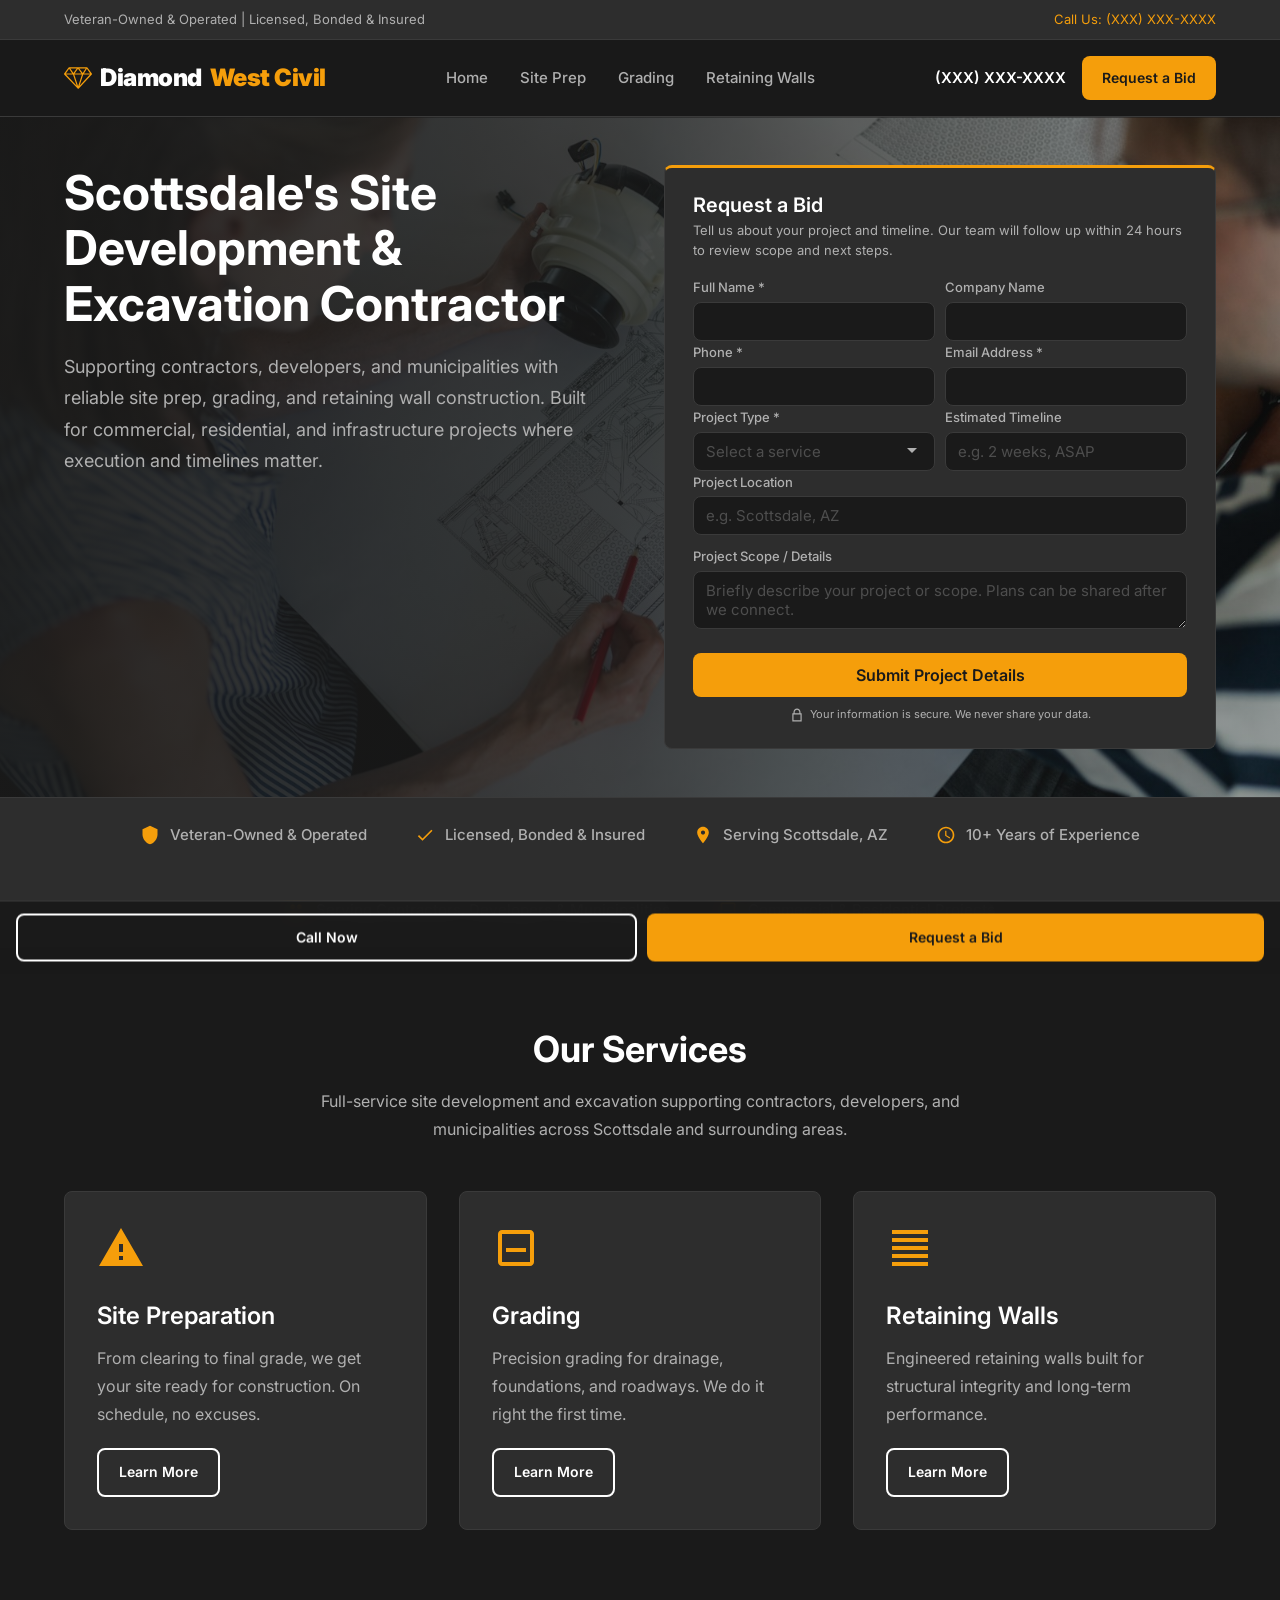
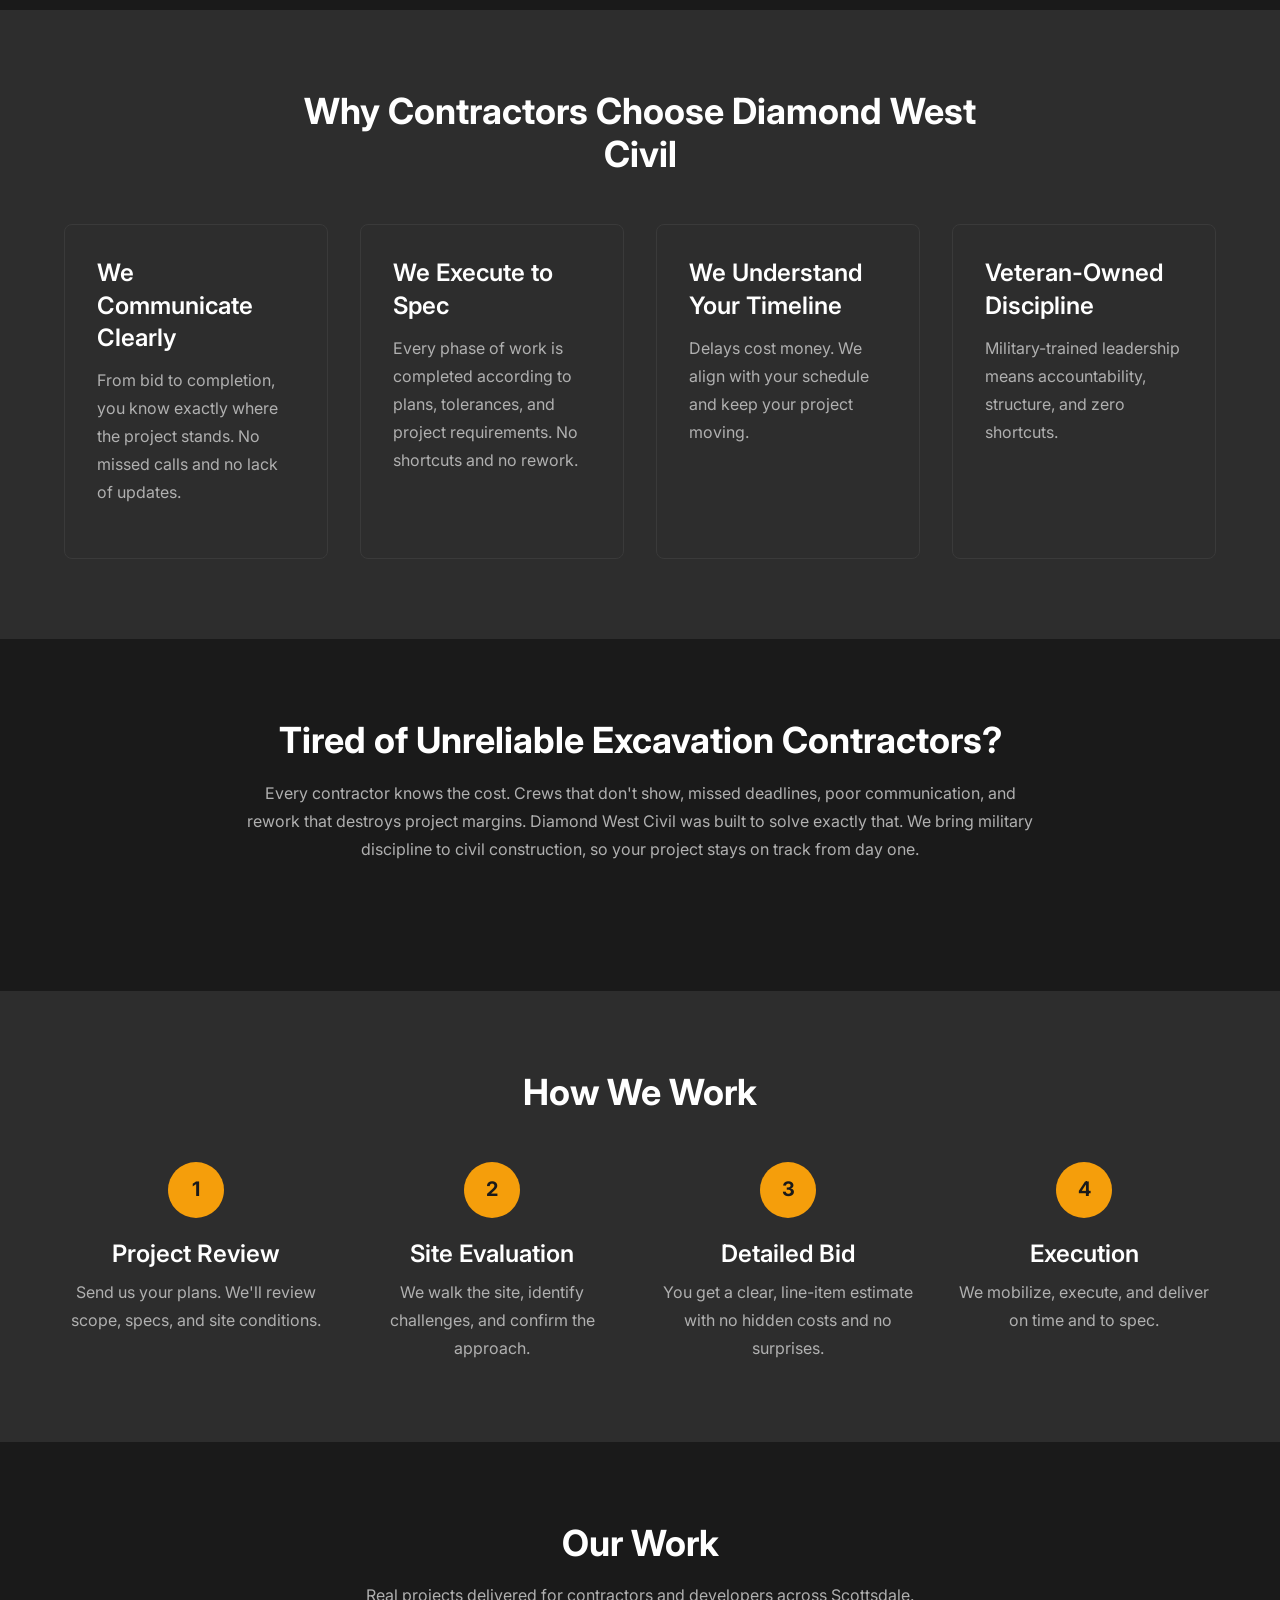
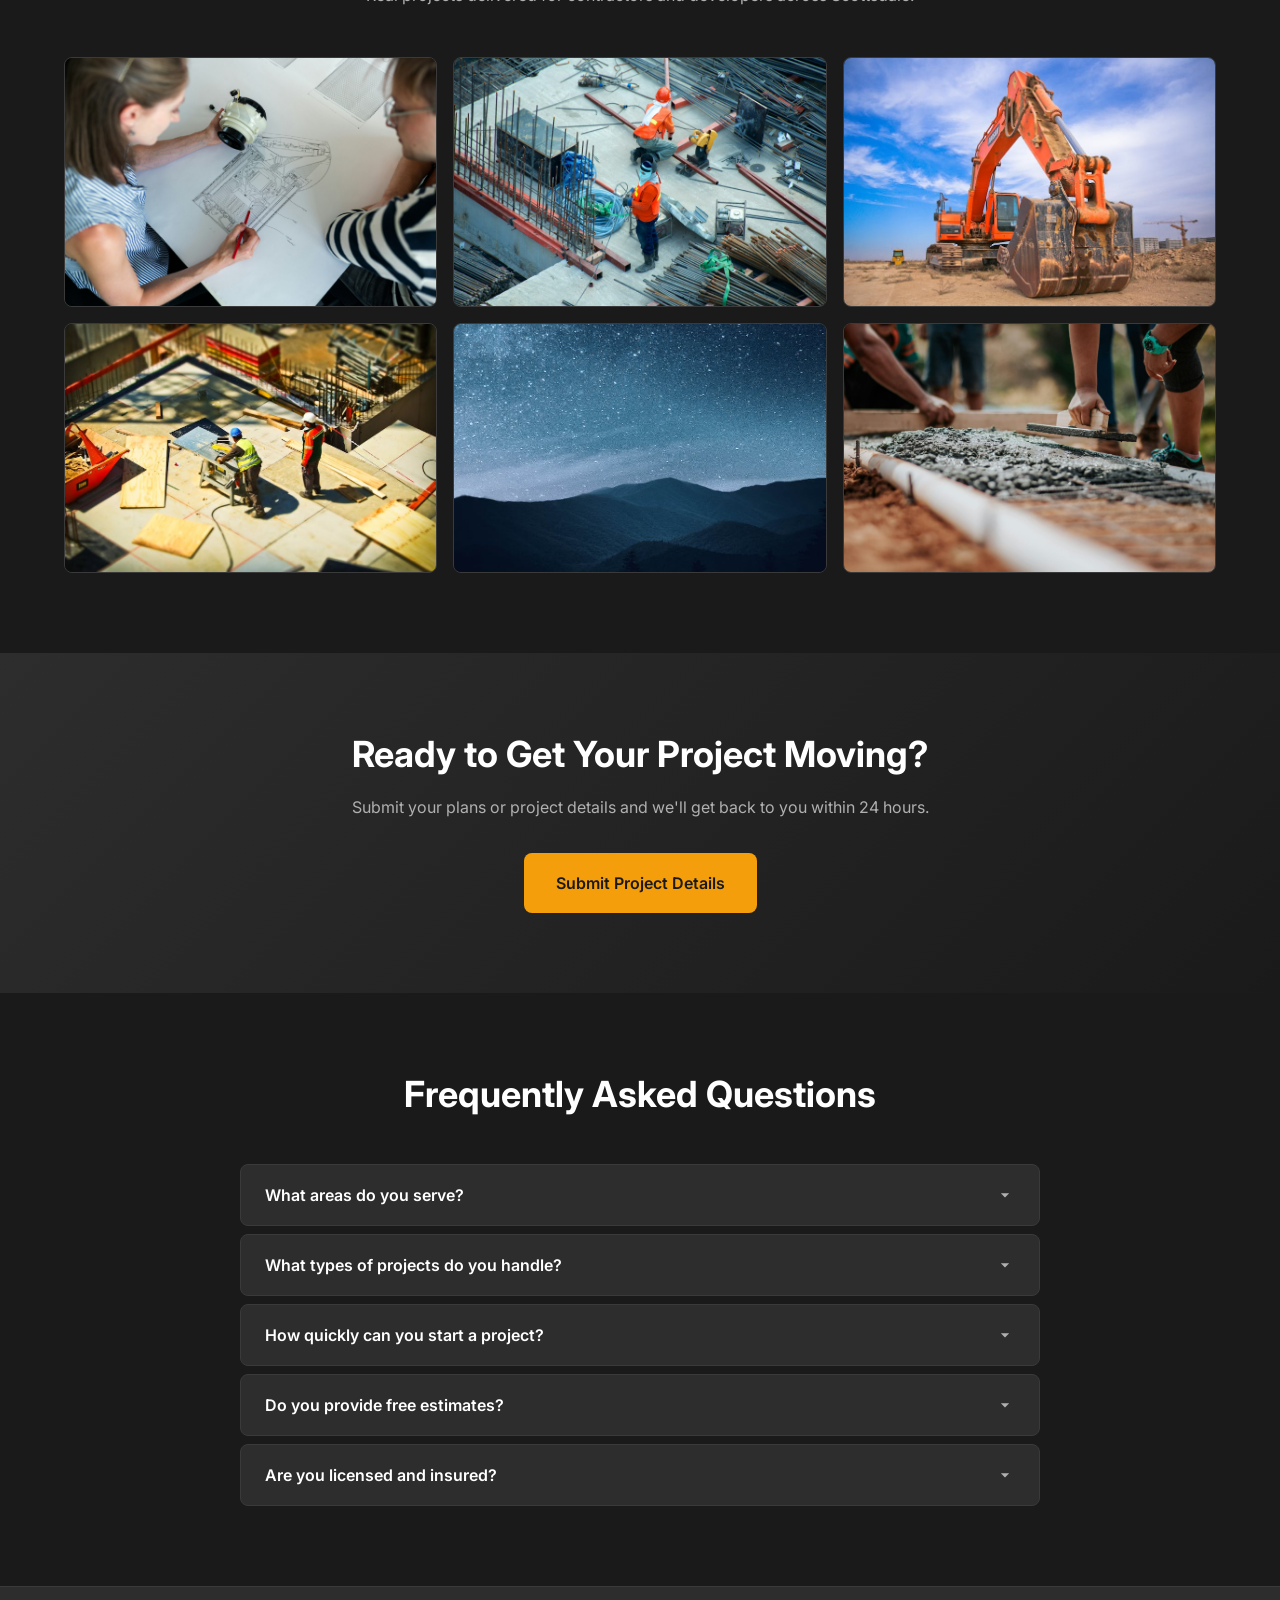
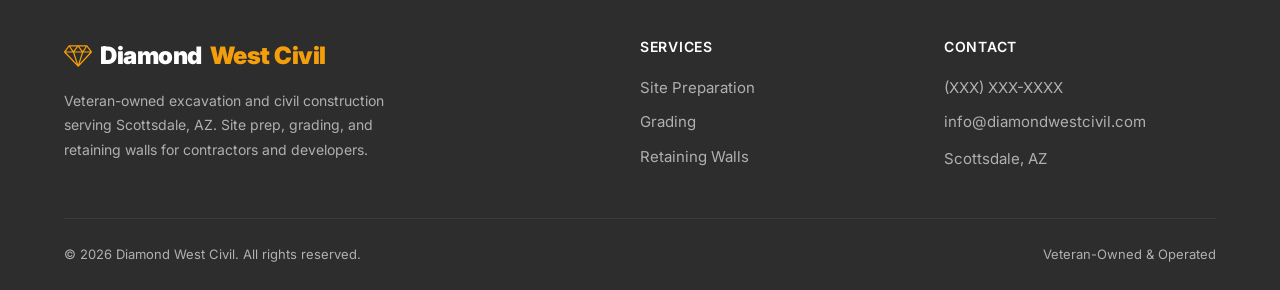
==== index.html @ c9cc6508 "Update copy, forms, mobile UX, and performance - B2B copy refinements (estimate → bid, add municipal" ====
<!DOCTYPE html>
<html lang="en">
<head>
  <meta charset="UTF-8">
  <meta name="viewport" content="width=device-width, initial-scale=1.0">
  <title>Diamond West Civil | Excavation & Site Development | Scottsdale, AZ</title>
  <meta name="description" content="Veteran-owned excavation contractor in Scottsdale, AZ. Site prep, grading, and retaining walls for contractors and developers. Request a free estimate.">

  <!-- Open Graph -->
  <meta property="og:title" content="Diamond West Civil | Excavation & Site Development | Scottsdale, AZ">
  <meta property="og:description" content="Veteran-owned excavation contractor in Scottsdale. Site prep, grading, and retaining walls. Request a free estimate.">
  <meta property="og:type" content="website">
  <meta property="og:locale" content="en_US">

  <!-- Canonical -->
  <link rel="canonical" href="https://www.diamondwestcivil.com/">

  <!-- Preload critical assets -->
  <link rel="preload" href="css/styles.css" as="style">
  <link rel="preload" href="assets/images/hero-excavation.jpg" as="image" fetchpriority="high">
  <link rel="preload" href="https://fonts.googleapis.com/css2?family=Inter:wght@400;500;600;700&display=swap" as="style">

  <!-- Styles -->
  <link rel="stylesheet" href="css/styles.css">
  <link rel="stylesheet" href="https://fonts.googleapis.com/css2?family=Inter:wght@400;500;600;700&display=swap">

  <!-- Schema Markup -->
  <script type="application/ld+json">
  {
    "@context": "https://schema.org",
    "@type": "LocalBusiness",
    "name": "Diamond West Civil",
    "description": "Veteran-owned excavation contractor serving Scottsdale, AZ. Specializing in site preparation, grading, and retaining walls.",
    "url": "https://www.diamondwestcivil.com",
    "areaServed": {
      "@type": "City",
      "name": "Scottsdale",
      "addressRegion": "AZ"
    },
    "serviceType": ["Excavation", "Site Preparation", "Grading", "Retaining Walls"],
    "priceRange": "$$$"
  }
  </script>

  <!-- Google Tag Manager (placeholder) -->
  <!-- <script>(function(w,d,s,l,i){...})(window,document,'script','dataLayer','GTM-XXXXXX');</script> -->
</head>
<body>

  <!-- Top Bar -->
  <div class="topbar">
    <div class="container flex flex--between">
      <span>Veteran-Owned & Operated | Licensed, Bonded & Insured</span>
      <a href="tel:+1XXXXXXXXXX">Call Us: (XXX) XXX-XXXX</a>
    </div>
  </div>

  <!-- Header -->
  <header class="header">
    <div class="container">
      <a href="/" class="logo">
        <svg xmlns="http://www.w3.org/2000/svg" viewBox="0 0 122.88 95.01"><path d="M.67,28.18,20.32,1.12A2.7,2.7,0,0,1,22.51,0h77.8a2.74,2.74,0,0,1,2.34,1.33l19.5,26.79a2.69,2.69,0,0,1,.73,1.84,2.74,2.74,0,0,1-.73,1.86h0L64.05,94.15a2.71,2.71,0,0,1-3.83.14l-.16-.17L.75,31.84a2.87,2.87,0,0,1-.31-.4l0,0h0a2.71,2.71,0,0,1,.26-3.22Zm44.38,4.49L62,83.55,78.63,32.67Zm39.27,0L68.37,81.59,114,32.67ZM55.74,81.74,39.36,32.67H9L55.74,81.74ZM27.66,5.42,41.38,25.31,56.05,5.42Zm39.24,0L82.19,25.31,95.3,5.42Zm33.52,2-13,19.8h27.47L100.42,7.45ZM76.87,27.25,61.46,7.2,46.66,27.25Zm-40.72,0L22.46,7.39,8,27.25Z"/></svg>
        Diamond <span class="text-accent">West Civil</span>
      </a>
      <nav class="nav" role="navigation" aria-label="Main navigation">
        <a href="/">Home</a>
        <a href="/site-prep.html">Site Prep</a>
        <a href="/grading.html">Grading</a>
        <a href="/retaining-walls.html">Retaining Walls</a>
      </nav>
      <div class="header-cta">
        <a href="tel:+1XXXXXXXXXX" class="header-phone">(XXX) XXX-XXXX</a>
        <a href="#estimate" class="btn btn--primary btn--small">Request a Bid</a>
      </div>
      <button class="menu-toggle" aria-label="Toggle menu">
        <span></span>
        <span></span>
        <span></span>
      </button>
    </div>
  </header>

  <!-- Hero -->
  <section class="hero hero--home">
    <div class="container">
      <div class="hero__content">
        <h1>Scottsdale's Site Development & Excavation Contractor</h1>
        <p>Supporting contractors, developers, and municipalities with reliable site prep, grading, and retaining wall construction. Built for commercial, residential, and infrastructure projects where execution and timelines matter.</p>
      </div>
      <div class="hero__form">
        <div class="form-card">
          <h3>Request a Bid</h3>
          <p>Tell us about your project and timeline. Our team will follow up within 24 hours to review scope and next steps.</p>
          <form class="lead-form" action="https://formspree.io/f/YOUR_FORM_ID" method="POST">
            <input type="text" name="_gotcha" style="display:none">
            <input type="hidden" name="_next" value="/thank-you.html">
            <div class="form-row">
              <div class="form-group">
                <label for="name">Full Name *</label>
                <input type="text" id="name" name="name" required>
                <span class="error-message"></span>
              </div>
              <div class="form-group">
                <label for="company">Company Name</label>
                <input type="text" id="company" name="company">
              </div>
            </div>
            <div class="form-row">
              <div class="form-group">
                <label for="phone">Phone *</label>
                <input type="tel" id="phone" name="phone" required>
                <span class="error-message"></span>
              </div>
              <div class="form-group">
                <label for="email">Email Address *</label>
                <input type="email" id="email" name="email" required>
                <span class="error-message"></span>
              </div>
            </div>
            <div class="form-row">
              <div class="form-group">
                <label for="project_type">Project Type *</label>
                <select id="project_type" name="project_type" required>
                  <option value="" disabled selected>Select a service</option>
                  <option value="Site Preparation">Site Preparation</option>
                  <option value="Grading">Grading</option>
                  <option value="Retaining Wall">Retaining Wall</option>
                  <option value="Excavation">Excavation</option>
                  <option value="Other">Other</option>
                </select>
                <span class="error-message"></span>
              </div>
              <div class="form-group form-group--optional">
                <label for="timeline">Estimated Timeline</label>
                <input type="text" id="timeline" name="timeline" placeholder="e.g. 2 weeks, ASAP">
              </div>
            </div>
            <div class="form-group form-group--optional">
              <label for="location">Project Location</label>
              <input type="text" id="location" name="location" placeholder="e.g. Scottsdale, AZ">
            </div>
            <div class="form-group form-group--optional">
              <label for="scope">Project Scope / Details</label>
              <textarea id="scope" name="scope" rows="2" placeholder="Briefly describe your project or scope. Plans can be shared after we connect."></textarea>
            </div>
            <button type="submit" class="btn btn--primary btn--full">Submit Project Details</button>
            <p class="form-privacy">
              <svg xmlns="http://www.w3.org/2000/svg" viewBox="0 0 24 24"><path d="M12 1C8.676 1 6 3.676 6 7v2H4v14h16V9h-2V7c0-3.324-2.676-6-6-6zm0 2c2.276 0 4 1.724 4 4v2H8V7c0-2.276 1.724-4 4-4zm-6 8h12v10H6V11z"/></svg>
              Your information is secure. We never share your data.
            </p>
          </form>
        </div>
      </div>
    </div>
  </section>

  <!-- Trust Bar -->
  <div class="trust-bar">
    <div class="container">
      <div class="trust-item">
        <svg xmlns="http://www.w3.org/2000/svg" viewBox="0 0 24 24"><path d="M12 1L3 5v6c0 5.55 3.84 10.74 9 12 5.16-1.26 9-6.45 9-12V5l-9-4z"/></svg>
        Veteran-Owned & Operated
      </div>
      <div class="trust-item">
        <svg xmlns="http://www.w3.org/2000/svg" viewBox="0 0 24 24"><path d="M9 16.17L4.83 12l-1.42 1.41L9 19 21 7l-1.41-1.41L9 16.17z"/></svg>
        Licensed, Bonded & Insured
      </div>
      <div class="trust-item">
        <svg xmlns="http://www.w3.org/2000/svg" viewBox="0 0 24 24"><path d="M12 2C8.13 2 5 5.13 5 9c0 5.25 7 13 7 13s7-7.75 7-13c0-3.87-3.13-7-7-7zm0 9.5c-1.38 0-2.5-1.12-2.5-2.5S10.62 6.5 12 6.5s2.5 1.12 2.5 2.5S13.38 11.5 12 11.5z"/></svg>
        Serving Scottsdale, AZ
      </div>
      <div class="trust-item">
        <svg xmlns="http://www.w3.org/2000/svg" viewBox="0 0 24 24"><path d="M11.99 2C6.47 2 2 6.48 2 12s4.47 10 9.99 10C17.52 22 22 17.52 22 12S17.52 2 11.99 2zM12 20c-4.42 0-8-3.58-8-8s3.58-8 8-8 8 3.58 8 8-3.58 8-8 8zm.5-13H11v6l5.25 3.15.75-1.23-4.5-2.67V7z"/></svg>
        10+ Years of Experience
      </div>
      <div class="trust-item">
        <svg xmlns="http://www.w3.org/2000/svg" viewBox="0 0 24 24"><path d="M16 11c1.66 0 2.99-1.34 2.99-3S17.66 5 16 5c-1.66 0-3 1.34-3 3s1.34 3 3 3zm-8 0c1.66 0 2.99-1.34 2.99-3S9.66 5 8 5C6.34 5 5 6.34 5 8s1.34 3 3 3zm0 2c-2.33 0-7 1.17-7 3.5V19h14v-2.5c0-2.33-4.67-3.5-7-3.5zm8 0c-.29 0-.62.02-.97.05 1.16.84 1.97 1.97 1.97 3.45V19h6v-2.5c0-2.33-4.67-3.5-7-3.5z"/></svg>
        Serving Contractors, Developers & Municipalities
      </div>
      <div class="trust-item">
        <svg xmlns="http://www.w3.org/2000/svg" viewBox="0 0 24 24"><path d="M19 3H5c-1.1 0-2 .9-2 2v14c0 1.1.9 2 2 2h14c1.1 0 2-.9 2-2V5c0-1.1-.9-2-2-2zM5 19V5h14v14H5z"/><path d="M7 12h10v2H7z"/></svg>
        Commercial & Residential Projects
      </div>
    </div>
  </div>

  <!-- Services -->
  <section class="section" id="services">
    <div class="container">
      <div class="section-header text-center">
        <h2>Our Services</h2>
        <p>Full-service site development and excavation supporting contractors, developers, and municipalities across Scottsdale and surrounding areas.</p>
      </div>
      <div class="grid grid--3">
        <div class="card">
          <svg class="card__icon" xmlns="http://www.w3.org/2000/svg" viewBox="0 0 24 24"><path d="M1 21h22L12 2 1 21zm12-3h-2v-2h2v2zm0-4h-2v-4h2v4z"/></svg>
          <h3>Site Preparation</h3>
          <p>From clearing to final grade, we get your site ready for construction. On schedule, no excuses.</p>
          <a href="/site-prep.html" class="btn btn--secondary btn--small">Learn More</a>
        </div>
        <div class="card">
          <svg class="card__icon" xmlns="http://www.w3.org/2000/svg" viewBox="0 0 24 24"><path d="M19 3H5c-1.1 0-2 .9-2 2v14c0 1.1.9 2 2 2h14c1.1 0 2-.9 2-2V5c0-1.1-.9-2-2-2zM5 19V5h14v14H5z"/><path d="M7 12h10v2H7z"/></svg>
          <h3>Grading</h3>
          <p>Precision grading for drainage, foundations, and roadways. We do it right the first time.</p>
          <a href="/grading.html" class="btn btn--secondary btn--small">Learn More</a>
        </div>
        <div class="card">
          <svg class="card__icon" xmlns="http://www.w3.org/2000/svg" viewBox="0 0 24 24"><path d="M3 3h18v2H3V3zm0 16h18v2H3v-2zm0-8h18v2H3v-2zm0 4h18v2H3v-2zm0-8h18v2H3V7z"/></svg>
          <h3>Retaining Walls</h3>
          <p>Engineered retaining walls built for structural integrity and long-term performance.</p>
          <a href="/retaining-walls.html" class="btn btn--secondary btn--small">Learn More</a>
        </div>
      </div>
    </div>
  </section>

  <!-- Why Us -->
  <section class="section section--alt">
    <div class="container">
      <div class="section-header text-center">
        <h2>Why Contractors Choose Diamond West Civil</h2>
      </div>
      <div class="grid grid--4">
        <div class="card">
          <h3>We Communicate Clearly</h3>
          <p>From bid to completion, you know exactly where the project stands. No missed calls and no lack of updates.</p>
        </div>
        <div class="card">
          <h3>We Execute to Spec</h3>
          <p>Every phase of work is completed according to plans, tolerances, and project requirements. No shortcuts and no rework.</p>
        </div>
        <div class="card">
          <h3>We Understand Your Timeline</h3>
          <p>Delays cost money. We align with your schedule and keep your project moving.</p>
        </div>
        <div class="card">
          <h3>Veteran-Owned Discipline</h3>
          <p>Military-trained leadership means accountability, structure, and zero shortcuts.</p>
        </div>
      </div>
    </div>
  </section>

  <!-- Problem -->
  <section class="section">
    <div class="container">
      <div class="section-header text-center" style="max-width: 800px;">
        <h2>Tired of Unreliable Excavation Contractors?</h2>
        <p>Every contractor knows the cost. Crews that don't show, missed deadlines, poor communication, and rework that destroys project margins. Diamond West Civil was built to solve exactly that. We bring military discipline to civil construction, so your project stays on track from day one.</p>
      </div>
    </div>
  </section>

  <!-- Process -->
  <section class="section section--alt">
    <div class="container">
      <div class="section-header text-center">
        <h2>How We Work</h2>
      </div>
      <div class="steps">
        <div class="step">
          <div class="step__number">1</div>
          <h3>Project Review</h3>
          <p>Send us your plans. We'll review scope, specs, and site conditions.</p>
        </div>
        <div class="step">
          <div class="step__number">2</div>
          <h3>Site Evaluation</h3>
          <p>We walk the site, identify challenges, and confirm the approach.</p>
        </div>
        <div class="step">
          <div class="step__number">3</div>
          <h3>Detailed Bid</h3>
          <p>You get a clear, line-item estimate with no hidden costs and no surprises.</p>
        </div>
        <div class="step">
          <div class="step__number">4</div>
          <h3>Execution</h3>
          <p>We mobilize, execute, and deliver on time and to spec.</p>
        </div>
      </div>
    </div>
  </section>

  <!-- Gallery -->
  <section class="section">
    <div class="container">
      <div class="section-header text-center">
        <h2>Our Work</h2>
        <p>Real projects delivered for contractors and developers across Scottsdale.</p>
      </div>
      <div class="gallery-grid">
        <img src="assets/images/hero-excavation.jpg" alt="Excavation project in Scottsdale, AZ" width="400" height="250" loading="lazy">
        <img src="assets/images/hero-construction.jpg" alt="Site preparation for commercial development" width="400" height="250" loading="lazy">
        <img src="assets/images/gallery-1.jpg" alt="Heavy equipment on construction site" width="400" height="250" loading="lazy">
        <img src="assets/images/gallery-2.jpg" alt="Construction site development in progress" width="400" height="250" loading="lazy">
        <img src="assets/images/gallery-3.jpg" alt="Grading and earthwork project" width="400" height="250" loading="lazy">
        <img src="assets/images/hero-grading.jpg" alt="Precision grading for residential development" width="400" height="250" loading="lazy">
      </div>
    </div>
  </section>

  <!-- CTA -->
  <section class="cta-section" id="estimate">
    <div class="container">
      <h2>Ready to Get Your Project Moving?</h2>
      <p>Submit your plans or project details and we'll get back to you within 24 hours.</p>
      <a href="#estimate" class="btn btn--primary">Submit Project Details</a>
    </div>
  </section>

  <!-- FAQ -->
  <section class="section">
    <div class="container">
      <div class="section-header text-center">
        <h2>Frequently Asked Questions</h2>
      </div>
      <div class="faq-list">
        <div class="faq-item">
          <button class="faq-question" aria-expanded="false">
            What areas do you serve?
            <svg xmlns="http://www.w3.org/2000/svg" viewBox="0 0 24 24"><path d="M7 10l5 5 5-5H7z"/></svg>
          </button>
          <div class="faq-answer">
            <p>We serve Scottsdale, AZ and surrounding areas for excavation, grading, and retaining wall projects.</p>
          </div>
        </div>
        <div class="faq-item">
          <button class="faq-question" aria-expanded="false">
            What types of projects do you handle?
            <svg xmlns="http://www.w3.org/2000/svg" viewBox="0 0 24 24"><path d="M7 10l5 5 5-5H7z"/></svg>
          </button>
          <div class="faq-answer">
            <p>We work with general contractors and developers on residential and commercial site prep, grading, and retaining wall construction.</p>
          </div>
        </div>
        <div class="faq-item">
          <button class="faq-question" aria-expanded="false">
            How quickly can you start a project?
            <svg xmlns="http://www.w3.org/2000/svg" viewBox="0 0 24 24"><path d="M7 10l5 5 5-5H7z"/></svg>
          </button>
          <div class="faq-answer">
            <p>Depending on current workload, we can typically mobilize within 1-2 weeks of approved estimate.</p>
          </div>
        </div>
        <div class="faq-item">
          <button class="faq-question" aria-expanded="false">
            Do you provide free estimates?
            <svg xmlns="http://www.w3.org/2000/svg" viewBox="0 0 24 24"><path d="M7 10l5 5 5-5H7z"/></svg>
          </button>
          <div class="faq-answer">
            <p>Yes. Send us your project details and we'll provide a detailed estimate at no cost.</p>
          </div>
        </div>
        <div class="faq-item">
          <button class="faq-question" aria-expanded="false">
            Are you licensed and insured?
            <svg xmlns="http://www.w3.org/2000/svg" viewBox="0 0 24 24"><path d="M7 10l5 5 5-5H7z"/></svg>
          </button>
          <div class="faq-answer">
            <p>Yes. Diamond West Civil is fully licensed, bonded, and insured in the state of Arizona.</p>
          </div>
        </div>
      </div>
    </div>
  </section>

  <!-- Mobile Sticky CTA -->
  <div class="mobile-cta">
    <a href="tel:+1XXXXXXXXXX" class="btn btn--secondary btn--small">Call Now</a>
    <a href="#estimate" class="btn btn--primary btn--small">Request a Bid</a>
  </div>

  <!-- Footer -->
  <footer class="footer">
    <div class="container">
      <div class="footer__top">
        <div class="footer__brand">
          <div class="logo">
            <svg xmlns="http://www.w3.org/2000/svg" viewBox="0 0 122.88 95.01"><path d="M.67,28.18,20.32,1.12A2.7,2.7,0,0,1,22.51,0h77.8a2.74,2.74,0,0,1,2.34,1.33l19.5,26.79a2.69,2.69,0,0,1,.73,1.84,2.74,2.74,0,0,1-.73,1.86h0L64.05,94.15a2.71,2.71,0,0,1-3.83.14l-.16-.17L.75,31.84a2.87,2.87,0,0,1-.31-.4l0,0h0a2.71,2.71,0,0,1,.26-3.22Zm44.38,4.49L62,83.55,78.63,32.67Zm39.27,0L68.37,81.59,114,32.67ZM55.74,81.74,39.36,32.67H9L55.74,81.74ZM27.66,5.42,41.38,25.31,56.05,5.42Zm39.24,0L82.19,25.31,95.3,5.42Zm33.52,2-13,19.8h27.47L100.42,7.45ZM76.87,27.25,61.46,7.2,46.66,27.25Zm-40.72,0L22.46,7.39,8,27.25Z"/></svg>
        Diamond <span class="text-accent">West Civil</span>
          </div>
          <p>Veteran-owned excavation and civil construction serving Scottsdale, AZ. Site prep, grading, and retaining walls for contractors and developers.</p>
        </div>
        <div class="footer__links">
          <h4>Services</h4>
          <a href="/site-prep.html">Site Preparation</a>
          <a href="/grading.html">Grading</a>
          <a href="/retaining-walls.html">Retaining Walls</a>
        </div>
        <div class="footer__contact">
          <h4>Contact</h4>
          <a href="tel:+1XXXXXXXXXX">(XXX) XXX-XXXX</a>
          <a href="mailto:info@diamondwestcivil.com">info@diamondwestcivil.com</a>
          <span style="color: var(--color-text-secondary); font-size: 0.9375rem;">Scottsdale, AZ</span>
        </div>
      </div>
      <div class="footer__bottom">
        <span>&copy; 2026 Diamond West Civil. All rights reserved.</span>
        <span>Veteran-Owned & Operated</span>
      </div>
    </div>
  </footer>

  <script src="js/main.js" defer></script>
</body>
</html>
---- css/styles.css ----
/* ============================================
   Diamond West Civil — Global Styles
   ============================================ */

/* --- Reset --- */
*, *::before, *::after {
  margin: 0;
  padding: 0;
  box-sizing: border-box;
}

html {
  scroll-behavior: smooth;
  -webkit-text-size-adjust: 100%;
}

body {
  font-family: 'Inter', -apple-system, BlinkMacSystemFont, 'Segoe UI', Roboto, sans-serif;
  font-size: 16px;
  line-height: 1.75;
  color: var(--color-text-primary);
  background-color: var(--color-bg-primary);
  -webkit-font-smoothing: antialiased;
  -moz-osx-font-smoothing: grayscale;
}

img, video {
  max-width: 100%;
  height: auto;
  display: block;
}

a {
  color: var(--color-accent);
  text-decoration: none;
  transition: color 0.2s ease;
}

a:hover {
  color: var(--color-accent-hover);
}

a.logo:hover {
  color: var(--color-text-primary);
}

a.logo:hover .text-accent {
  color: var(--color-accent);
}

ul, ol {
  list-style: none;
}

button, input, select, textarea {
  font-family: inherit;
  font-size: inherit;
}

/* --- CSS Variables --- */
:root {
  --color-bg-primary: #1A1A1A;
  --color-bg-secondary: #2D2D2D;
  --color-bg-tertiary: #3A3A3A;
  --color-text-primary: #FFFFFF;
  --color-text-secondary: #B0B0B0;
  --color-accent: #F59E0B;
  --color-accent-hover: #F97316;
  --color-success: #22C55E;
  --color-error: #EF4444;

  --font-h1: 700 3rem/1.15 'Inter', sans-serif;
  --font-h2: 700 2.25rem/1.2 'Inter', sans-serif;
  --font-h3: 600 1.5rem/1.35 'Inter', sans-serif;
  --font-body: 400 1rem/1.75 'Inter', sans-serif;
  --font-small: 400 0.875rem/1.45 'Inter', sans-serif;

  --container-max: 1200px;
  --section-padding: 80px 0;
  --gap: 32px;
  --radius: 8px;
  --transition: 0.2s ease;
}

/* --- Typography --- */
h1 { font: var(--font-h1); }
h2 { font: var(--font-h2); }
h3 { font: var(--font-h3); }
p { font: var(--font-body); color: var(--color-text-secondary); }

h1, h2, h3 {
  color: var(--color-text-primary);
}

.text-accent { color: var(--color-accent); }

/* --- Layout --- */
.container {
  width: 100%;
  max-width: var(--container-max);
  margin: 0 auto;
  padding: 0 24px;
}

.section {
  padding: var(--section-padding);
}

.section--alt {
  background-color: var(--color-bg-secondary);
}

.grid {
  display: grid;
  gap: var(--gap);
}

.grid--2 { grid-template-columns: repeat(2, 1fr); }
.grid--3 { grid-template-columns: repeat(3, 1fr); }
.grid--4 { grid-template-columns: repeat(4, 1fr); }

.flex {
  display: flex;
  align-items: center;
}

.flex--between {
  justify-content: space-between;
}

.flex--center {
  justify-content: center;
}

.flex--col {
  flex-direction: column;
}

.text-center { text-align: center; }

/* --- Section Header --- */
.section-header {
  max-width: 700px;
  margin-bottom: 48px;
}

.section-header.text-center {
  margin-left: auto;
  margin-right: auto;
}

.section-header p {
  margin-top: 16px;
}

/* --- Buttons --- */
.btn {
  display: inline-flex;
  align-items: center;
  justify-content: center;
  gap: 8px;
  padding: 16px 32px;
  font-weight: 600;
  font-size: 1rem;
  border: none;
  border-radius: var(--radius);
  cursor: pointer;
  transition: all var(--transition);
  text-decoration: none;
  white-space: nowrap;
}

.btn--primary {
  background-color: var(--color-accent);
  color: var(--color-bg-primary);
}

.btn--primary:hover {
  background-color: var(--color-accent-hover);
  color: var(--color-bg-primary);
  transform: translateY(-2px);
  box-shadow: 0 4px 16px rgba(245, 158, 11, 0.3);
}

.btn--secondary {
  background-color: transparent;
  color: var(--color-text-primary);
  border: 2px solid var(--color-text-primary);
}

.btn--secondary:hover {
  background-color: var(--color-text-primary);
  color: var(--color-bg-primary);
}

.btn--small {
  padding: 10px 20px;
  font-size: 0.875rem;
}

.btn--full {
  width: 100%;
}

/* --- Top Bar --- */
.topbar {
  background-color: var(--color-bg-secondary);
  padding: 8px 0;
  font-size: 0.8125rem;
  color: var(--color-text-secondary);
  border-bottom: 1px solid var(--color-bg-tertiary);
}

.topbar a {
  color: var(--color-accent);
}

/* --- Header / Navbar --- */
.header {
  position: sticky;
  top: 0;
  z-index: 100;
  background-color: rgba(26, 26, 26, 0.95);
  backdrop-filter: blur(10px);
  border-bottom: 1px solid var(--color-bg-tertiary);
}

.header .container {
  display: flex;
  align-items: center;
  justify-content: space-between;
  padding-top: 16px;
  padding-bottom: 16px;
}

.logo {
  font-size: 1.5rem;
  font-weight: 900;
  color: var(--color-text-primary);
  display: flex;
  align-items: center;
  gap: 8px;
  text-decoration: none;
  letter-spacing: -0.02em;
}

.logo svg {
  width: 28px;
  height: 28px;
  fill: var(--color-accent);
  flex-shrink: 0;
}

.logo .text-accent {
  color: var(--color-accent);
}

.nav {
  display: flex;
  align-items: center;
  gap: 32px;
}

.nav a {
  color: var(--color-text-secondary);
  font-size: 0.9375rem;
  font-weight: 500;
  transition: color var(--transition);
}

.nav a:hover,
.nav a.active {
  color: var(--color-accent);
}

.header-cta {
  display: flex;
  align-items: center;
  gap: 16px;
}

.header-phone {
  color: var(--color-text-primary);
  font-weight: 600;
  font-size: 0.9375rem;
}

/* Mobile menu toggle */
.menu-toggle {
  display: none;
  background: none;
  border: none;
  cursor: pointer;
  padding: 8px;
}

.menu-toggle span {
  display: block;
  width: 24px;
  height: 2px;
  background-color: var(--color-text-primary);
  margin: 6px 0;
  transition: all 0.3s ease;
}

/* --- Hero --- */
.hero {
  padding: 48px 0;
  position: relative;
  overflow: hidden;
  background-size: cover;
  background-position: center;
  background-repeat: no-repeat;
}

.hero::before {
  content: '';
  position: absolute;
  inset: 0;
  background: linear-gradient(90deg, rgba(26,26,26,0.95) 0%, rgba(26,26,26,0.8) 50%, rgba(26,26,26,0.4) 100%);
  z-index: 1;
}

.hero .container {
  position: relative;
  z-index: 2;
  display: grid;
  grid-template-columns: 1fr 1fr;
  gap: 48px;
  align-items: start;
}

.hero--home {
  background-image: url('../assets/images/hero-excavation.jpg');
}

.hero--site-prep {
  background-image: url('../assets/images/hero-construction.jpg');
}

.hero--grading {
  background-image: url('../assets/images/hero-grading.jpg');
}

.hero--retaining-walls {
  background-image: url('../assets/images/retaining-wall.jpg');
}

.hero__content {
  padding-top: 0;
}

.hero__content h1 {
  margin-bottom: 20px;
}

.hero__content p {
  font-size: 1.125rem;
  margin-bottom: 32px;
  max-width: 540px;
}

.hero__actions {
  display: flex;
  gap: 16px;
  flex-wrap: wrap;
}

/* Landing page hero (form on right) */
.hero--landing {
  padding: 40px 0;
}

/* --- Trust Bar --- */
.trust-bar {
  padding: 24px 0;
  background-color: var(--color-bg-secondary);
  border-top: 1px solid var(--color-bg-tertiary);
  border-bottom: 1px solid var(--color-bg-tertiary);
}

.trust-bar .container {
  display: flex;
  justify-content: center;
  gap: 48px;
  flex-wrap: wrap;
}

.trust-item {
  display: flex;
  align-items: center;
  gap: 10px;
  font-size: 0.9375rem;
  font-weight: 500;
  color: var(--color-text-secondary);
}

.trust-item svg {
  width: 20px;
  height: 20px;
  fill: var(--color-accent);
  flex-shrink: 0;
}

/* --- Cards --- */
.card {
  background-color: var(--color-bg-secondary);
  border-radius: var(--radius);
  padding: 32px;
  border: 1px solid var(--color-bg-tertiary);
  transition: transform var(--transition), box-shadow var(--transition);
}

.card:hover {
  transform: translateY(-4px);
  box-shadow: 0 8px 24px rgba(0, 0, 0, 0.3);
}

.card__icon {
  width: 48px;
  height: 48px;
  margin-bottom: 20px;
  fill: var(--color-accent);
}

.card h3 {
  margin-bottom: 12px;
}

.card p {
  margin-bottom: 20px;
}

/* --- Service Detail Section --- */
.service-detail {
  display: grid;
  grid-template-columns: 1fr 1fr;
  gap: 48px;
  align-items: start;
}

.service-detail__info h2 {
  margin-bottom: 16px;
  position: relative;
  padding-bottom: 16px;
}

.service-detail__info h2::after {
  content: '';
  position: absolute;
  bottom: 0;
  left: 0;
  width: 60px;
  height: 3px;
  background-color: var(--color-accent);
  border-radius: 2px;
}

.service-detail__info > p {
  margin-bottom: 32px;
}

.service-detail__sidebar {
  display: flex;
  flex-direction: column;
  gap: 24px;
}

.service-detail__image {
  width: 100%;
  height: 250px;
  object-fit: cover;
  border-radius: var(--radius);
  border: 1px solid var(--color-bg-tertiary);
}

.service-detail__card {
  background-color: var(--color-bg-secondary);
  border: 1px solid var(--color-bg-tertiary);
  border-radius: var(--radius);
  padding: 28px;
}

.service-detail__card h3 {
  margin-bottom: 12px;
  display: flex;
  align-items: center;
  gap: 10px;
}

.service-detail__card h3 svg {
  width: 22px;
  height: 22px;
  fill: var(--color-accent);
}

/* --- Service Detail List --- */
.service-list {
  display: grid;
  grid-template-columns: 1fr 1fr;
  gap: 10px 24px;
  margin: 24px 0;
}

.service-list li {
  display: flex;
  align-items: center;
  gap: 10px;
  color: var(--color-text-secondary);
  line-height: 1.6;
  padding: 8px 12px;
  background-color: var(--color-bg-secondary);
  border-radius: var(--radius);
  border: 1px solid var(--color-bg-tertiary);
  font-size: 0.9375rem;
}

.service-list li svg {
  width: 18px;
  height: 18px;
  fill: var(--color-accent);
  flex-shrink: 0;
}

/* --- Process Steps --- */
.steps {
  display: grid;
  grid-template-columns: repeat(4, 1fr);
  gap: var(--gap);
  counter-reset: step;
}

.step {
  text-align: center;
  position: relative;
}

.step__number {
  display: inline-flex;
  align-items: center;
  justify-content: center;
  width: 56px;
  height: 56px;
  border-radius: 50%;
  background-color: var(--color-accent);
  color: var(--color-bg-primary);
  font-weight: 700;
  font-size: 1.25rem;
  margin-bottom: 20px;
}

.step h3 {
  margin-bottom: 8px;
}

/* --- CTA Section --- */
.cta-section {
  padding: var(--section-padding);
  background: linear-gradient(135deg, var(--color-bg-secondary) 0%, var(--color-bg-primary) 100%);
  text-align: center;
}

.cta-section h2 {
  margin-bottom: 16px;
}

.cta-section p {
  margin-bottom: 32px;
  max-width: 600px;
  margin-left: auto;
  margin-right: auto;
}

/* --- FAQ --- */
.faq-list {
  max-width: 800px;
  margin: 0 auto;
  display: grid;
  gap: 8px;
}

.faq-item {
  background-color: var(--color-bg-secondary);
  border: 1px solid var(--color-bg-tertiary);
  border-radius: var(--radius);
  overflow: hidden;
}

.faq-question {
  display: flex;
  align-items: center;
  justify-content: space-between;
  width: 100%;
  padding: 20px 24px;
  background: none;
  border: none;
  color: var(--color-text-primary);
  font-weight: 600;
  font-size: 1rem;
  text-align: left;
  cursor: pointer;
  transition: color var(--transition);
}

.faq-question:hover {
  color: var(--color-accent);
}

.faq-question svg {
  width: 20px;
  height: 20px;
  fill: var(--color-text-secondary);
  transition: transform 0.3s ease;
  flex-shrink: 0;
}

.faq-item.active .faq-question svg {
  transform: rotate(180deg);
}

.faq-answer {
  max-height: 0;
  overflow: hidden;
  transition: max-height 0.3s ease;
}

.faq-answer p {
  padding: 0 24px 20px;
}

/* --- Form --- */
.form-card {
  background-color: var(--color-bg-secondary);
  border: 1px solid var(--color-bg-tertiary);
  border-top: 3px solid var(--color-accent);
  border-radius: var(--radius);
  padding: 24px 28px;
}

.form-card h3 {
  margin-bottom: 2px;
  font-size: 1.25rem;
}

.form-card > p {
  margin-bottom: 16px;
  font-size: 0.8125rem;
  line-height: 1.5;
}

.form-group {
  margin-bottom: 10px;
}

.form-group label {
  display: block;
  font-size: 0.8125rem;
  font-weight: 500;
  color: var(--color-text-secondary);
  margin-bottom: 3px;
}

.form-group input,
.form-group select,
.form-group textarea {
  width: 100%;
  padding: 9px 12px;
  background-color: var(--color-bg-primary);
  border: 1px solid var(--color-bg-tertiary);
  border-radius: var(--radius);
  color: var(--color-text-primary);
  font-size: 0.9375rem;
  transition: border-color var(--transition);
}

.form-group input::placeholder,
.form-group textarea::placeholder {
  color: rgba(176, 176, 176, 0.35);
}

.form-group select:invalid,
.form-group select option[value=""] {
  color: rgba(176, 176, 176, 0.35);
}

.form-group select option {
  color: var(--color-text-primary);
}

.form-group input:focus,
.form-group select:focus,
.form-group textarea:focus {
  outline: none;
  border-color: var(--color-accent);
  box-shadow: 0 0 0 3px rgba(245, 158, 11, 0.1);
}

.form-group input.error,
.form-group select.error {
  border-color: var(--color-error);
}

.form-group .error-message {
  font-size: 0.8125rem;
  color: var(--color-error);
  margin-top: 4px;
  display: none;
}

.form-group input.error ~ .error-message,
.form-group select.error ~ .error-message {
  display: block;
}

.form-group textarea {
  resize: vertical;
  min-height: 56px;
}

.form-group select {
  appearance: none;
  background-image: url("data:image/svg+xml,%3Csvg xmlns='http://www.w3.org/2000/svg' width='12' height='12' viewBox='0 0 12 12'%3E%3Cpath fill='%23B0B0B0' d='M6 8L1 3h10z'/%3E%3C/svg%3E");
  background-repeat: no-repeat;
  background-position: right 16px center;
  padding-right: 40px;
}

.form-row {
  display: grid;
  grid-template-columns: 1fr 1fr;
  gap: 10px;
}

.form-row .form-group {
  margin-bottom: 0;
}

.lead-form .btn--full {
  margin-top: 6px;
  padding: 12px 24px;
}

.form-privacy {
  font-size: 0.6875rem;
  color: var(--color-text-secondary);
  margin-top: 8px;
  display: flex;
  align-items: center;
  justify-content: center;
  gap: 6px;
}

.form-privacy svg {
  width: 14px;
  height: 14px;
  fill: var(--color-text-secondary);
  flex-shrink: 0;
}

/* --- Gallery --- */
.gallery-grid {
  display: grid;
  grid-template-columns: repeat(3, 1fr);
  gap: 16px;
}

.gallery-grid img {
  width: 100%;
  height: 250px;
  object-fit: cover;
  border-radius: var(--radius);
  border: 1px solid var(--color-bg-tertiary);
  transition: transform var(--transition), opacity var(--transition);
}

.gallery-grid img:hover {
  transform: scale(1.03);
  opacity: 0.9;
}

/* --- Footer --- */
.footer {
  padding: 48px 0 24px;
  background-color: var(--color-bg-secondary);
  border-top: 1px solid var(--color-bg-tertiary);
}

.footer__top {
  display: grid;
  grid-template-columns: 2fr 1fr 1fr;
  gap: var(--gap);
  margin-bottom: 40px;
}

/* When there's no services column (landing pages) */
.footer__top > :first-child:nth-last-child(2),
.footer__top > :first-child:nth-last-child(2) ~ * {
  /* Auto-adjust: if only 2 children, use 2-col layout */
}

.footer__top:has(> :nth-child(3)) {
  grid-template-columns: 2fr 1fr 1fr;
}

.footer__top:not(:has(> :nth-child(3))) {
  grid-template-columns: 2fr 1fr;
}

.footer__brand p {
  margin-top: 12px;
  font-size: 0.875rem;
  max-width: 320px;
}

.footer__links h4,
.footer__contact h4 {
  font-size: 0.875rem;
  font-weight: 600;
  color: var(--color-text-primary);
  text-transform: uppercase;
  letter-spacing: 0.05em;
  margin-bottom: 16px;
}

.footer__links a,
.footer__contact a {
  display: block;
  color: var(--color-text-secondary);
  font-size: 0.9375rem;
  margin-bottom: 8px;
}

.footer__links a:hover,
.footer__contact a:hover {
  color: var(--color-accent);
}

.footer__bottom {
  border-top: 1px solid var(--color-bg-tertiary);
  padding-top: 24px;
  display: flex;
  justify-content: space-between;
  align-items: center;
  font-size: 0.8125rem;
  color: var(--color-text-secondary);
}

/* --- Mobile Sticky CTA (hidden on desktop via min-width) --- */
@media (min-width: 769px) {
  .mobile-cta {
    display: none;
  }
}

.mobile-cta {
  position: fixed;
  bottom: 0;
  left: 0;
  right: 0;
  z-index: 90;
  padding: 12px 16px;
  background-color: rgba(26, 26, 26, 0.95);
  backdrop-filter: blur(10px);
  border-top: 1px solid var(--color-bg-tertiary);
  gap: 10px;
  display: flex;
  transform: translateY(100%);
  transition: transform 0.3s ease;
}

.mobile-cta.visible {
  transform: translateY(0);
}

.mobile-cta a {
  flex: 1;
  text-align: center;
}

/* --- Landing Page Footer --- */
.footer-landing {
  text-align: center;
  margin-bottom: 24px;
  padding-bottom: 24px;
  border-bottom: 1px solid var(--color-bg-tertiary);
}

.footer-landing .logo {
  justify-content: center;
  margin-bottom: 8px;
}

.footer-landing p {
  font-size: 0.875rem;
  margin-bottom: 12px;
}

.footer-landing__contact {
  display: flex;
  align-items: center;
  justify-content: center;
  gap: 12px;
  font-size: 0.9375rem;
}

.footer-landing__contact span {
  color: var(--color-bg-tertiary);
}

/* --- Landing Page Minimal Header --- */
.header--landing .nav,
.header--landing .menu-toggle {
  display: none;
}

/* --- Thank You Page --- */
.thankyou {
  min-height: 60vh;
  display: flex;
  align-items: center;
  justify-content: center;
  text-align: center;
  padding: 80px 0;
}

.thankyou__icon {
  width: 80px;
  height: 80px;
  fill: var(--color-success);
  margin: 0 auto 24px;
}

.thankyou h1 {
  margin-bottom: 16px;
}

.thankyou p {
  margin-bottom: 32px;
  max-width: 500px;
  margin-left: auto;
  margin-right: auto;
}

/* ============================================
   Responsive
   ============================================ */

@media (max-width: 1024px) {
  .grid--3 { grid-template-columns: repeat(2, 1fr); }
  .grid--4 { grid-template-columns: repeat(2, 1fr); }
  .steps { grid-template-columns: repeat(2, 1fr); }
  .footer__top { grid-template-columns: 1fr 1fr; }
}

@media (max-width: 768px) {
  :root {
    --font-h1: 700 1.625rem/1.25 'Inter', sans-serif;
    --font-h2: 700 1.375rem/1.25 'Inter', sans-serif;
    --font-h3: 600 1.125rem/1.3 'Inter', sans-serif;
    --section-padding: 48px 0;
    --gap: 16px;
  }

  /* --- Topbar: hide on mobile — CTA in header is enough --- */
  .topbar {
    display: none;
  }

  /* --- Header mobile --- */
  .header .container {
    padding-top: 10px;
    padding-bottom: 10px;
    gap: 10px;
  }

  .logo {
    font-size: 1rem;
    gap: 6px;
    flex-shrink: 1;
    min-width: 0;
  }

  .logo svg {
    width: 24px;
    height: 24px;
    flex-shrink: 0;
  }

  .header-phone {
    display: none;
  }

  .header-cta {
    gap: 8px;
    flex-shrink: 0;
  }

  .header-cta .btn--primary {
    padding: 8px 12px;
    font-size: 0.75rem;
    min-height: 40px;
    white-space: nowrap;
  }

  /* Mobile nav */
  .nav {
    display: none;
    position: fixed;
    top: 0;
    left: 0;
    width: 100%;
    height: 100vh;
    background-color: var(--color-bg-primary);
    flex-direction: column;
    justify-content: center;
    gap: 32px;
    z-index: 200;
  }

  .nav.open {
    display: flex;
  }

  .nav a {
    font-size: 1.25rem;
    text-align: center;
    min-height: 48px;
    display: flex;
    align-items: center;
    justify-content: center;
  }

  .menu-toggle {
    display: block;
    z-index: 300;
    min-width: 44px;
    min-height: 44px;
  }

  .menu-toggle.open span:nth-child(1) {
    transform: rotate(45deg) translate(6px, 6px);
  }

  .menu-toggle.open span:nth-child(2) {
    opacity: 0;
  }

  .menu-toggle.open span:nth-child(3) {
    transform: rotate(-45deg) translate(6px, -6px);
  }

  /* --- Hero mobile --- */
  .hero {
    padding: 20px 0 24px;
  }

  .hero::before {
    background: linear-gradient(180deg, rgba(26,26,26,0.93) 0%, rgba(26,26,26,0.97) 100%);
  }

  .hero .container {
    grid-template-columns: 1fr;
    gap: 28px;
  }

  .hero__form {
    order: -1;
  }

  .hero__content {
    padding-top: 0;
    text-align: left;
  }

  .hero__content h1 {
    margin-bottom: 12px;
  }

  .hero__content p {
    font-size: 1rem;
    line-height: 1.6;
    margin-bottom: 0;
  }

  .hero__actions {
    justify-content: center;
  }

  /* --- Form mobile --- */
  .form-card {
    padding: 20px 16px;
    border: none;
    border-top: 3px solid var(--color-accent);
    background-color: rgba(45, 45, 45, 0.95);
    border-radius: 10px;
  }

  .form-card h3 {
    font-size: 1.125rem;
    text-align: center;
    margin-bottom: 4px;
  }

  .form-card > p {
    text-align: center;
    margin-bottom: 16px;
    font-size: 0.8125rem;
    line-height: 1.5;
    color: var(--color-text-secondary);
  }

  .form-group {
    margin-bottom: 12px;
  }

  .form-group label {
    font-size: 0.8125rem;
    margin-bottom: 4px;
    font-weight: 600;
    color: var(--color-text-secondary);
  }

  .form-group input,
  .form-group select,
  .form-group textarea {
    padding: 12px 14px;
    font-size: 16px; /* prevents iOS zoom on focus */
    border-radius: 8px;
    min-height: 48px; /* touch target */
  }

  .form-group textarea {
    min-height: 64px;
  }

  /* Single column on mobile — always */
  .form-row {
    grid-template-columns: 1fr;
    gap: 12px;
  }

  .form-row .form-group {
    margin-bottom: 0;
  }

  /* Show ALL fields on mobile */
  .form-group--optional {
    display: block;
  }

  .lead-form .btn--full {
    margin-top: 8px;
    padding: 14px 24px;
    font-size: 1rem;
    font-weight: 700;
    border-radius: 8px;
    min-height: 52px; /* prominent CTA */
  }

  .form-privacy {
    font-size: 0.75rem;
    justify-content: center;
    margin-top: 10px;
  }

  .form-privacy svg {
    width: 12px;
    height: 12px;
  }

  /* --- Trust bar mobile: 2x2 grid, readable --- */
  .trust-bar {
    padding: 16px 0;
  }

  .trust-bar .container {
    display: grid;
    grid-template-columns: 1fr 1fr;
    gap: 10px 12px;
  }

  .trust-item {
    font-size: 0.8125rem;
    gap: 6px;
    justify-content: flex-start;
  }

  .trust-item svg {
    width: 16px;
    height: 16px;
  }

  /* --- Section mobile --- */
  .section-header {
    margin-bottom: 28px;
    text-align: left;
  }

  .section-header.text-center {
    text-align: left;
  }

  .section-header p {
    margin-top: 10px;
    font-size: 1rem;
    line-height: 1.6;
  }

  /* --- Cards mobile --- */
  .grid--2,
  .grid--3 {
    grid-template-columns: 1fr;
    gap: 12px;
  }

  .grid--4 {
    grid-template-columns: 1fr;
    gap: 12px;
  }

  .card {
    padding: 20px;
    border-radius: 10px;
  }

  .card:hover {
    transform: none;
    box-shadow: none;
  }

  .card h3 {
    font-size: 1.0625rem;
    margin-bottom: 6px;
  }

  .card p {
    font-size: 0.9375rem;
    line-height: 1.6;
    margin-bottom: 12px;
  }

  .card__icon {
    width: 40px;
    height: 40px;
    margin-bottom: 12px;
  }

  .card .btn--small {
    min-height: 44px;
  }

  /* --- Steps mobile --- */
  .steps {
    grid-template-columns: 1fr 1fr;
    gap: 16px;
  }

  .step__number {
    width: 44px;
    height: 44px;
    font-size: 1rem;
    margin-bottom: 10px;
  }

  .step h3 {
    font-size: 1rem;
    margin-bottom: 4px;
  }

  .step p {
    font-size: 0.875rem;
    line-height: 1.5;
  }

  /* --- Service detail mobile --- */
  .service-detail {
    grid-template-columns: 1fr;
    gap: 28px;
  }

  .service-detail__info h2 {
    font-size: 1.375rem;
  }

  .service-detail__info > p {
    font-size: 1rem;
    line-height: 1.6;
  }

  .service-list {
    grid-template-columns: 1fr;
    gap: 8px;
  }

  .service-list li {
    font-size: 0.9375rem;
    padding: 10px 12px;
    min-height: 44px;
  }

  .service-detail__image {
    height: 200px;
    border-radius: 10px;
  }

  .service-detail__card {
    padding: 20px;
    border-radius: 10px;
  }

  .service-detail__card h3 {
    font-size: 1.0625rem;
  }

  .service-detail__card p {
    font-size: 0.9375rem;
    line-height: 1.6;
  }

  /* --- Gallery mobile --- */
  .gallery-grid {
    grid-template-columns: repeat(2, 1fr);
    gap: 8px;
  }

  .gallery-grid img {
    height: 160px;
    border-radius: 8px;
  }

  /* --- CTA section mobile --- */
  .cta-section {
    padding: 40px 0;
    text-align: left;
  }

  .cta-section h2 {
    font-size: 1.375rem;
    margin-bottom: 10px;
  }

  .cta-section p {
    margin-bottom: 20px;
    font-size: 1rem;
    line-height: 1.6;
  }

  .cta-section .btn {
    width: 100%;
    min-height: 52px;
    font-size: 1rem;
  }

  /* --- FAQ mobile --- */
  .faq-list {
    gap: 8px;
  }

  .faq-item {
    border-radius: 10px;
  }

  .faq-question {
    padding: 16px;
    font-size: 0.9375rem;
    min-height: 52px;
  }

  .faq-answer p {
    padding: 0 16px 16px;
    font-size: 0.9375rem;
    line-height: 1.6;
  }

  /* --- Footer mobile --- */
  .footer {
    padding: 32px 0 20px;
    padding-bottom: 80px; /* space for sticky CTA */
  }

  .footer__top {
    grid-template-columns: 1fr !important;
    gap: 24px;
    margin-bottom: 24px;
  }

  .footer__brand .logo {
    margin-bottom: 8px;
  }

  .footer__brand p {
    font-size: 0.875rem;
    line-height: 1.6;
    max-width: 100%;
  }

  .footer__links h4,
  .footer__contact h4 {
    font-size: 0.8125rem;
    margin-bottom: 12px;
  }

  .footer__links a,
  .footer__contact a {
    font-size: 1rem;
    padding: 6px 0;
    min-height: 44px;
    display: flex;
    align-items: center;
  }

  .footer__bottom {
    flex-direction: column;
    gap: 4px;
    text-align: center;
    font-size: 0.8125rem;
  }

  /* --- Mobile Sticky CTA --- */
  .mobile-cta {
    padding: 12px 16px;
    gap: 10px;
  }

  .mobile-cta a {
    padding: 12px 16px;
    font-size: 0.9375rem;
    min-height: 48px;
    border-radius: 8px;
  }

  /* --- Thank you mobile --- */
  .thankyou {
    padding: 48px 0;
    min-height: 50vh;
  }

  .thankyou__icon {
    width: 64px;
    height: 64px;
  }

  .thankyou h1 {
    font-size: 1.5rem;
  }

  .thankyou p {
    font-size: 1rem;
    line-height: 1.6;
    margin-bottom: 24px;
  }

  /* --- Problem section text mobile --- */
  .section--alt .section-header,
  .section .section-header[style] {
    text-align: left;
  }

  .section--alt .section-header p,
  .section .section-header[style] p {
    font-size: 1rem;
    line-height: 1.6;
  }
}

/* --- Extra small screens (< 380px) --- */
@media (max-width: 380px) {
  :root {
    --font-h1: 700 1.375rem/1.25 'Inter', sans-serif;
    --font-h2: 700 1.25rem/1.3 'Inter', sans-serif;
  }

  .container {
    padding: 0 14px;
  }

  .steps {
    grid-template-columns: 1fr;
  }

  .gallery-grid {
    grid-template-columns: 1fr;
  }

  .gallery-grid img {
    height: 200px;
  }
}
---- css/styles.css ----
/* ============================================
   Diamond West Civil — Global Styles
   ============================================ */

/* --- Reset --- */
*, *::before, *::after {
  margin: 0;
  padding: 0;
  box-sizing: border-box;
}

html {
  scroll-behavior: smooth;
  -webkit-text-size-adjust: 100%;
}

body {
  font-family: 'Inter', -apple-system, BlinkMacSystemFont, 'Segoe UI', Roboto, sans-serif;
  font-size: 16px;
  line-height: 1.75;
  color: var(--color-text-primary);
  background-color: var(--color-bg-primary);
  -webkit-font-smoothing: antialiased;
  -moz-osx-font-smoothing: grayscale;
}

img, video {
  max-width: 100%;
  height: auto;
  display: block;
}

a {
  color: var(--color-accent);
  text-decoration: none;
  transition: color 0.2s ease;
}

a:hover {
  color: var(--color-accent-hover);
}

a.logo:hover {
  color: var(--color-text-primary);
}

a.logo:hover .text-accent {
  color: var(--color-accent);
}

ul, ol {
  list-style: none;
}

button, input, select, textarea {
  font-family: inherit;
  font-size: inherit;
}

/* --- CSS Variables --- */
:root {
  --color-bg-primary: #1A1A1A;
  --color-bg-secondary: #2D2D2D;
  --color-bg-tertiary: #3A3A3A;
  --color-text-primary: #FFFFFF;
  --color-text-secondary: #B0B0B0;
  --color-accent: #F59E0B;
  --color-accent-hover: #F97316;
  --color-success: #22C55E;
  --color-error: #EF4444;

  --font-h1: 700 3rem/1.15 'Inter', sans-serif;
  --font-h2: 700 2.25rem/1.2 'Inter', sans-serif;
  --font-h3: 600 1.5rem/1.35 'Inter', sans-serif;
  --font-body: 400 1rem/1.75 'Inter', sans-serif;
  --font-small: 400 0.875rem/1.45 'Inter', sans-serif;

  --container-max: 1200px;
  --section-padding: 80px 0;
  --gap: 32px;
  --radius: 8px;
  --transition: 0.2s ease;
}

/* --- Typography --- */
h1 { font: var(--font-h1); }
h2 { font: var(--font-h2); }
h3 { font: var(--font-h3); }
p { font: var(--font-body); color: var(--color-text-secondary); }

h1, h2, h3 {
  color: var(--color-text-primary);
}

.text-accent { color: var(--color-accent); }

/* --- Layout --- */
.container {
  width: 100%;
  max-width: var(--container-max);
  margin: 0 auto;
  padding: 0 24px;
}

.section {
  padding: var(--section-padding);
}

.section--alt {
  background-color: var(--color-bg-secondary);
}

.grid {
  display: grid;
  gap: var(--gap);
}

.grid--2 { grid-template-columns: repeat(2, 1fr); }
.grid--3 { grid-template-columns: repeat(3, 1fr); }
.grid--4 { grid-template-columns: repeat(4, 1fr); }

.flex {
  display: flex;
  align-items: center;
}

.flex--between {
  justify-content: space-between;
}

.flex--center {
  justify-content: center;
}

.flex--col {
  flex-direction: column;
}

.text-center { text-align: center; }

/* --- Section Header --- */
.section-header {
  max-width: 700px;
  margin-bottom: 48px;
}

.section-header.text-center {
  margin-left: auto;
  margin-right: auto;
}

.section-header p {
  margin-top: 16px;
}

/* --- Buttons --- */
.btn {
  display: inline-flex;
  align-items: center;
  justify-content: center;
  gap: 8px;
  padding: 16px 32px;
  font-weight: 600;
  font-size: 1rem;
  border: none;
  border-radius: var(--radius);
  cursor: pointer;
  transition: all var(--transition);
  text-decoration: none;
  white-space: nowrap;
}

.btn--primary {
  background-color: var(--color-accent);
  color: var(--color-bg-primary);
}

.btn--primary:hover {
  background-color: var(--color-accent-hover);
  color: var(--color-bg-primary);
  transform: translateY(-2px);
  box-shadow: 0 4px 16px rgba(245, 158, 11, 0.3);
}

.btn--secondary {
  background-color: transparent;
  color: var(--color-text-primary);
  border: 2px solid var(--color-text-primary);
}

.btn--secondary:hover {
  background-color: var(--color-text-primary);
  color: var(--color-bg-primary);
}

.btn--small {
  padding: 10px 20px;
  font-size: 0.875rem;
}

.btn--full {
  width: 100%;
}

/* --- Top Bar --- */
.topbar {
  background-color: var(--color-bg-secondary);
  padding: 8px 0;
  font-size: 0.8125rem;
  color: var(--color-text-secondary);
  border-bottom: 1px solid var(--color-bg-tertiary);
}

.topbar a {
  color: var(--color-accent);
}

/* --- Header / Navbar --- */
.header {
  position: sticky;
  top: 0;
  z-index: 100;
  background-color: rgba(26, 26, 26, 0.95);
  backdrop-filter: blur(10px);
  border-bottom: 1px solid var(--color-bg-tertiary);
}

.header .container {
  display: flex;
  align-items: center;
  justify-content: space-between;
  padding-top: 16px;
  padding-bottom: 16px;
}

.logo {
  font-size: 1.5rem;
  font-weight: 900;
  color: var(--color-text-primary);
  display: flex;
  align-items: center;
  gap: 8px;
  text-decoration: none;
  letter-spacing: -0.02em;
}

.logo svg {
  width: 28px;
  height: 28px;
  fill: var(--color-accent);
  flex-shrink: 0;
}

.logo .text-accent {
  color: var(--color-accent);
}

.nav {
  display: flex;
  align-items: center;
  gap: 32px;
}

.nav a {
  color: var(--color-text-secondary);
  font-size: 0.9375rem;
  font-weight: 500;
  transition: color var(--transition);
}

.nav a:hover,
.nav a.active {
  color: var(--color-accent);
}

.header-cta {
  display: flex;
  align-items: center;
  gap: 16px;
}

.header-phone {
  color: var(--color-text-primary);
  font-weight: 600;
  font-size: 0.9375rem;
}

/* Mobile menu toggle */
.menu-toggle {
  display: none;
  background: none;
  border: none;
  cursor: pointer;
  padding: 8px;
}

.menu-toggle span {
  display: block;
  width: 24px;
  height: 2px;
  background-color: var(--color-text-primary);
  margin: 6px 0;
  transition: all 0.3s ease;
}

/* --- Hero --- */
.hero {
  padding: 48px 0;
  position: relative;
  overflow: hidden;
  background-size: cover;
  background-position: center;
  background-repeat: no-repeat;
}

.hero::before {
  content: '';
  position: absolute;
  inset: 0;
  background: linear-gradient(90deg, rgba(26,26,26,0.95) 0%, rgba(26,26,26,0.8) 50%, rgba(26,26,26,0.4) 100%);
  z-index: 1;
}

.hero .container {
  position: relative;
  z-index: 2;
  display: grid;
  grid-template-columns: 1fr 1fr;
  gap: 48px;
  align-items: start;
}

.hero--home {
  background-image: url('../assets/images/hero-excavation.jpg');
}

.hero--site-prep {
  background-image: url('../assets/images/hero-construction.jpg');
}

.hero--grading {
  background-image: url('../assets/images/hero-grading.jpg');
}

.hero--retaining-walls {
  background-image: url('../assets/images/retaining-wall.jpg');
}

.hero__content {
  padding-top: 0;
}

.hero__content h1 {
  margin-bottom: 20px;
}

.hero__content p {
  font-size: 1.125rem;
  margin-bottom: 32px;
  max-width: 540px;
}

.hero__actions {
  display: flex;
  gap: 16px;
  flex-wrap: wrap;
}

/* Landing page hero (form on right) */
.hero--landing {
  padding: 40px 0;
}

/* --- Trust Bar --- */
.trust-bar {
  padding: 24px 0;
  background-color: var(--color-bg-secondary);
  border-top: 1px solid var(--color-bg-tertiary);
  border-bottom: 1px solid var(--color-bg-tertiary);
}

.trust-bar .container {
  display: flex;
  justify-content: center;
  gap: 48px;
  flex-wrap: wrap;
}

.trust-item {
  display: flex;
  align-items: center;
  gap: 10px;
  font-size: 0.9375rem;
  font-weight: 500;
  color: var(--color-text-secondary);
}

.trust-item svg {
  width: 20px;
  height: 20px;
  fill: var(--color-accent);
  flex-shrink: 0;
}

/* --- Cards --- */
.card {
  background-color: var(--color-bg-secondary);
  border-radius: var(--radius);
  padding: 32px;
  border: 1px solid var(--color-bg-tertiary);
  transition: transform var(--transition), box-shadow var(--transition);
}

.card:hover {
  transform: translateY(-4px);
  box-shadow: 0 8px 24px rgba(0, 0, 0, 0.3);
}

.card__icon {
  width: 48px;
  height: 48px;
  margin-bottom: 20px;
  fill: var(--color-accent);
}

.card h3 {
  margin-bottom: 12px;
}

.card p {
  margin-bottom: 20px;
}

/* --- Service Detail Section --- */
.service-detail {
  display: grid;
  grid-template-columns: 1fr 1fr;
  gap: 48px;
  align-items: start;
}

.service-detail__info h2 {
  margin-bottom: 16px;
  position: relative;
  padding-bottom: 16px;
}

.service-detail__info h2::after {
  content: '';
  position: absolute;
  bottom: 0;
  left: 0;
  width: 60px;
  height: 3px;
  background-color: var(--color-accent);
  border-radius: 2px;
}

.service-detail__info > p {
  margin-bottom: 32px;
}

.service-detail__sidebar {
  display: flex;
  flex-direction: column;
  gap: 24px;
}

.service-detail__image {
  width: 100%;
  height: 250px;
  object-fit: cover;
  border-radius: var(--radius);
  border: 1px solid var(--color-bg-tertiary);
}

.service-detail__card {
  background-color: var(--color-bg-secondary);
  border: 1px solid var(--color-bg-tertiary);
  border-radius: var(--radius);
  padding: 28px;
}

.service-detail__card h3 {
  margin-bottom: 12px;
  display: flex;
  align-items: center;
  gap: 10px;
}

.service-detail__card h3 svg {
  width: 22px;
  height: 22px;
  fill: var(--color-accent);
}

/* --- Service Detail List --- */
.service-list {
  display: grid;
  grid-template-columns: 1fr 1fr;
  gap: 10px 24px;
  margin: 24px 0;
}

.service-list li {
  display: flex;
  align-items: center;
  gap: 10px;
  color: var(--color-text-secondary);
  line-height: 1.6;
  padding: 8px 12px;
  background-color: var(--color-bg-secondary);
  border-radius: var(--radius);
  border: 1px solid var(--color-bg-tertiary);
  font-size: 0.9375rem;
}

.service-list li svg {
  width: 18px;
  height: 18px;
  fill: var(--color-accent);
  flex-shrink: 0;
}

/* --- Process Steps --- */
.steps {
  display: grid;
  grid-template-columns: repeat(4, 1fr);
  gap: var(--gap);
  counter-reset: step;
}

.step {
  text-align: center;
  position: relative;
}

.step__number {
  display: inline-flex;
  align-items: center;
  justify-content: center;
  width: 56px;
  height: 56px;
  border-radius: 50%;
  background-color: var(--color-accent);
  color: var(--color-bg-primary);
  font-weight: 700;
  font-size: 1.25rem;
  margin-bottom: 20px;
}

.step h3 {
  margin-bottom: 8px;
}

/* --- CTA Section --- */
.cta-section {
  padding: var(--section-padding);
  background: linear-gradient(135deg, var(--color-bg-secondary) 0%, var(--color-bg-primary) 100%);
  text-align: center;
}

.cta-section h2 {
  margin-bottom: 16px;
}

.cta-section p {
  margin-bottom: 32px;
  max-width: 600px;
  margin-left: auto;
  margin-right: auto;
}

/* --- FAQ --- */
.faq-list {
  max-width: 800px;
  margin: 0 auto;
  display: grid;
  gap: 8px;
}

.faq-item {
  background-color: var(--color-bg-secondary);
  border: 1px solid var(--color-bg-tertiary);
  border-radius: var(--radius);
  overflow: hidden;
}

.faq-question {
  display: flex;
  align-items: center;
  justify-content: space-between;
  width: 100%;
  padding: 20px 24px;
  background: none;
  border: none;
  color: var(--color-text-primary);
  font-weight: 600;
  font-size: 1rem;
  text-align: left;
  cursor: pointer;
  transition: color var(--transition);
}

.faq-question:hover {
  color: var(--color-accent);
}

.faq-question svg {
  width: 20px;
  height: 20px;
  fill: var(--color-text-secondary);
  transition: transform 0.3s ease;
  flex-shrink: 0;
}

.faq-item.active .faq-question svg {
  transform: rotate(180deg);
}

.faq-answer {
  max-height: 0;
  overflow: hidden;
  transition: max-height 0.3s ease;
}

.faq-answer p {
  padding: 0 24px 20px;
}

/* --- Form --- */
.form-card {
  background-color: var(--color-bg-secondary);
  border: 1px solid var(--color-bg-tertiary);
  border-top: 3px solid var(--color-accent);
  border-radius: var(--radius);
  padding: 24px 28px;
}

.form-card h3 {
  margin-bottom: 2px;
  font-size: 1.25rem;
}

.form-card > p {
  margin-bottom: 16px;
  font-size: 0.8125rem;
  line-height: 1.5;
}

.form-group {
  margin-bottom: 10px;
}

.form-group label {
  display: block;
  font-size: 0.8125rem;
  font-weight: 500;
  color: var(--color-text-secondary);
  margin-bottom: 3px;
}

.form-group input,
.form-group select,
.form-group textarea {
  width: 100%;
  padding: 9px 12px;
  background-color: var(--color-bg-primary);
  border: 1px solid var(--color-bg-tertiary);
  border-radius: var(--radius);
  color: var(--color-text-primary);
  font-size: 0.9375rem;
  transition: border-color var(--transition);
}

.form-group input::placeholder,
.form-group textarea::placeholder {
  color: rgba(176, 176, 176, 0.35);
}

.form-group select:invalid,
.form-group select option[value=""] {
  color: rgba(176, 176, 176, 0.35);
}

.form-group select option {
  color: var(--color-text-primary);
}

.form-group input:focus,
.form-group select:focus,
.form-group textarea:focus {
  outline: none;
  border-color: var(--color-accent);
  box-shadow: 0 0 0 3px rgba(245, 158, 11, 0.1);
}

.form-group input.error,
.form-group select.error {
  border-color: var(--color-error);
}

.form-group .error-message {
  font-size: 0.8125rem;
  color: var(--color-error);
  margin-top: 4px;
  display: none;
}

.form-group input.error ~ .error-message,
.form-group select.error ~ .error-message {
  display: block;
}

.form-group textarea {
  resize: vertical;
  min-height: 56px;
}

.form-group select {
  appearance: none;
  background-image: url("data:image/svg+xml,%3Csvg xmlns='http://www.w3.org/2000/svg' width='12' height='12' viewBox='0 0 12 12'%3E%3Cpath fill='%23B0B0B0' d='M6 8L1 3h10z'/%3E%3C/svg%3E");
  background-repeat: no-repeat;
  background-position: right 16px center;
  padding-right: 40px;
}

.form-row {
  display: grid;
  grid-template-columns: 1fr 1fr;
  gap: 10px;
}

.form-row .form-group {
  margin-bottom: 0;
}

.lead-form .btn--full {
  margin-top: 6px;
  padding: 12px 24px;
}

.form-privacy {
  font-size: 0.6875rem;
  color: var(--color-text-secondary);
  margin-top: 8px;
  display: flex;
  align-items: center;
  justify-content: center;
  gap: 6px;
}

.form-privacy svg {
  width: 14px;
  height: 14px;
  fill: var(--color-text-secondary);
  flex-shrink: 0;
}

/* --- Gallery --- */
.gallery-grid {
  display: grid;
  grid-template-columns: repeat(3, 1fr);
  gap: 16px;
}

.gallery-grid img {
  width: 100%;
  height: 250px;
  object-fit: cover;
  border-radius: var(--radius);
  border: 1px solid var(--color-bg-tertiary);
  transition: transform var(--transition), opacity var(--transition);
}

.gallery-grid img:hover {
  transform: scale(1.03);
  opacity: 0.9;
}

/* --- Footer --- */
.footer {
  padding: 48px 0 24px;
  background-color: var(--color-bg-secondary);
  border-top: 1px solid var(--color-bg-tertiary);
}

.footer__top {
  display: grid;
  grid-template-columns: 2fr 1fr 1fr;
  gap: var(--gap);
  margin-bottom: 40px;
}

/* When there's no services column (landing pages) */
.footer__top > :first-child:nth-last-child(2),
.footer__top > :first-child:nth-last-child(2) ~ * {
  /* Auto-adjust: if only 2 children, use 2-col layout */
}

.footer__top:has(> :nth-child(3)) {
  grid-template-columns: 2fr 1fr 1fr;
}

.footer__top:not(:has(> :nth-child(3))) {
  grid-template-columns: 2fr 1fr;
}

.footer__brand p {
  margin-top: 12px;
  font-size: 0.875rem;
  max-width: 320px;
}

.footer__links h4,
.footer__contact h4 {
  font-size: 0.875rem;
  font-weight: 600;
  color: var(--color-text-primary);
  text-transform: uppercase;
  letter-spacing: 0.05em;
  margin-bottom: 16px;
}

.footer__links a,
.footer__contact a {
  display: block;
  color: var(--color-text-secondary);
  font-size: 0.9375rem;
  margin-bottom: 8px;
}

.footer__links a:hover,
.footer__contact a:hover {
  color: var(--color-accent);
}

.footer__bottom {
  border-top: 1px solid var(--color-bg-tertiary);
  padding-top: 24px;
  display: flex;
  justify-content: space-between;
  align-items: center;
  font-size: 0.8125rem;
  color: var(--color-text-secondary);
}

/* --- Mobile Sticky CTA (hidden on desktop via min-width) --- */
@media (min-width: 769px) {
  .mobile-cta {
    display: none;
  }
}

.mobile-cta {
  position: fixed;
  bottom: 0;
  left: 0;
  right: 0;
  z-index: 90;
  padding: 12px 16px;
  background-color: rgba(26, 26, 26, 0.95);
  backdrop-filter: blur(10px);
  border-top: 1px solid var(--color-bg-tertiary);
  gap: 10px;
  display: flex;
  transform: translateY(100%);
  transition: transform 0.3s ease;
}

.mobile-cta.visible {
  transform: translateY(0);
}

.mobile-cta a {
  flex: 1;
  text-align: center;
}

/* --- Landing Page Footer --- */
.footer-landing {
  text-align: center;
  margin-bottom: 24px;
  padding-bottom: 24px;
  border-bottom: 1px solid var(--color-bg-tertiary);
}

.footer-landing .logo {
  justify-content: center;
  margin-bottom: 8px;
}

.footer-landing p {
  font-size: 0.875rem;
  margin-bottom: 12px;
}

.footer-landing__contact {
  display: flex;
  align-items: center;
  justify-content: center;
  gap: 12px;
  font-size: 0.9375rem;
}

.footer-landing__contact span {
  color: var(--color-bg-tertiary);
}

/* --- Landing Page Minimal Header --- */
.header--landing .nav,
.header--landing .menu-toggle {
  display: none;
}

/* --- Thank You Page --- */
.thankyou {
  min-height: 60vh;
  display: flex;
  align-items: center;
  justify-content: center;
  text-align: center;
  padding: 80px 0;
}

.thankyou__icon {
  width: 80px;
  height: 80px;
  fill: var(--color-success);
  margin: 0 auto 24px;
}

.thankyou h1 {
  margin-bottom: 16px;
}

.thankyou p {
  margin-bottom: 32px;
  max-width: 500px;
  margin-left: auto;
  margin-right: auto;
}

/* ============================================
   Responsive
   ============================================ */

@media (max-width: 1024px) {
  .grid--3 { grid-template-columns: repeat(2, 1fr); }
  .grid--4 { grid-template-columns: repeat(2, 1fr); }
  .steps { grid-template-columns: repeat(2, 1fr); }
  .footer__top { grid-template-columns: 1fr 1fr; }
}

@media (max-width: 768px) {
  :root {
    --font-h1: 700 1.625rem/1.25 'Inter', sans-serif;
    --font-h2: 700 1.375rem/1.25 'Inter', sans-serif;
    --font-h3: 600 1.125rem/1.3 'Inter', sans-serif;
    --section-padding: 48px 0;
    --gap: 16px;
  }

  /* --- Topbar: hide on mobile — CTA in header is enough --- */
  .topbar {
    display: none;
  }

  /* --- Header mobile --- */
  .header .container {
    padding-top: 10px;
    padding-bottom: 10px;
    gap: 10px;
  }

  .logo {
    font-size: 1rem;
    gap: 6px;
    flex-shrink: 1;
    min-width: 0;
  }

  .logo svg {
    width: 24px;
    height: 24px;
    flex-shrink: 0;
  }

  .header-phone {
    display: none;
  }

  .header-cta {
    gap: 8px;
    flex-shrink: 0;
  }

  .header-cta .btn--primary {
    padding: 8px 12px;
    font-size: 0.75rem;
    min-height: 40px;
    white-space: nowrap;
  }

  /* Mobile nav */
  .nav {
    display: none;
    position: fixed;
    top: 0;
    left: 0;
    width: 100%;
    height: 100vh;
    background-color: var(--color-bg-primary);
    flex-direction: column;
    justify-content: center;
    gap: 32px;
    z-index: 200;
  }

  .nav.open {
    display: flex;
  }

  .nav a {
    font-size: 1.25rem;
    text-align: center;
    min-height: 48px;
    display: flex;
    align-items: center;
    justify-content: center;
  }

  .menu-toggle {
    display: block;
    z-index: 300;
    min-width: 44px;
    min-height: 44px;
  }

  .menu-toggle.open span:nth-child(1) {
    transform: rotate(45deg) translate(6px, 6px);
  }

  .menu-toggle.open span:nth-child(2) {
    opacity: 0;
  }

  .menu-toggle.open span:nth-child(3) {
    transform: rotate(-45deg) translate(6px, -6px);
  }

  /* --- Hero mobile --- */
  .hero {
    padding: 20px 0 24px;
  }

  .hero::before {
    background: linear-gradient(180deg, rgba(26,26,26,0.93) 0%, rgba(26,26,26,0.97) 100%);
  }

  .hero .container {
    grid-template-columns: 1fr;
    gap: 28px;
  }

  .hero__form {
    order: -1;
  }

  .hero__content {
    padding-top: 0;
    text-align: left;
  }

  .hero__content h1 {
    margin-bottom: 12px;
  }

  .hero__content p {
    font-size: 1rem;
    line-height: 1.6;
    margin-bottom: 0;
  }

  .hero__actions {
    justify-content: center;
  }

  /* --- Form mobile --- */
  .form-card {
    padding: 20px 16px;
    border: none;
    border-top: 3px solid var(--color-accent);
    background-color: rgba(45, 45, 45, 0.95);
    border-radius: 10px;
  }

  .form-card h3 {
    font-size: 1.125rem;
    text-align: center;
    margin-bottom: 4px;
  }

  .form-card > p {
    text-align: center;
    margin-bottom: 16px;
    font-size: 0.8125rem;
    line-height: 1.5;
    color: var(--color-text-secondary);
  }

  .form-group {
    margin-bottom: 12px;
  }

  .form-group label {
    font-size: 0.8125rem;
    margin-bottom: 4px;
    font-weight: 600;
    color: var(--color-text-secondary);
  }

  .form-group input,
  .form-group select,
  .form-group textarea {
    padding: 12px 14px;
    font-size: 16px; /* prevents iOS zoom on focus */
    border-radius: 8px;
    min-height: 48px; /* touch target */
  }

  .form-group textarea {
    min-height: 64px;
  }

  /* Single column on mobile — always */
  .form-row {
    grid-template-columns: 1fr;
    gap: 12px;
  }

  .form-row .form-group {
    margin-bottom: 0;
  }

  /* Show ALL fields on mobile */
  .form-group--optional {
    display: block;
  }

  .lead-form .btn--full {
    margin-top: 8px;
    padding: 14px 24px;
    font-size: 1rem;
    font-weight: 700;
    border-radius: 8px;
    min-height: 52px; /* prominent CTA */
  }

  .form-privacy {
    font-size: 0.75rem;
    justify-content: center;
    margin-top: 10px;
  }

  .form-privacy svg {
    width: 12px;
    height: 12px;
  }

  /* --- Trust bar mobile: 2x2 grid, readable --- */
  .trust-bar {
    padding: 16px 0;
  }

  .trust-bar .container {
    display: grid;
    grid-template-columns: 1fr 1fr;
    gap: 10px 12px;
  }

  .trust-item {
    font-size: 0.8125rem;
    gap: 6px;
    justify-content: flex-start;
  }

  .trust-item svg {
    width: 16px;
    height: 16px;
  }

  /* --- Section mobile --- */
  .section-header {
    margin-bottom: 28px;
    text-align: left;
  }

  .section-header.text-center {
    text-align: left;
  }

  .section-header p {
    margin-top: 10px;
    font-size: 1rem;
    line-height: 1.6;
  }

  /* --- Cards mobile --- */
  .grid--2,
  .grid--3 {
    grid-template-columns: 1fr;
    gap: 12px;
  }

  .grid--4 {
    grid-template-columns: 1fr;
    gap: 12px;
  }

  .card {
    padding: 20px;
    border-radius: 10px;
  }

  .card:hover {
    transform: none;
    box-shadow: none;
  }

  .card h3 {
    font-size: 1.0625rem;
    margin-bottom: 6px;
  }

  .card p {
    font-size: 0.9375rem;
    line-height: 1.6;
    margin-bottom: 12px;
  }

  .card__icon {
    width: 40px;
    height: 40px;
    margin-bottom: 12px;
  }

  .card .btn--small {
    min-height: 44px;
  }

  /* --- Steps mobile --- */
  .steps {
    grid-template-columns: 1fr 1fr;
    gap: 16px;
  }

  .step__number {
    width: 44px;
    height: 44px;
    font-size: 1rem;
    margin-bottom: 10px;
  }

  .step h3 {
    font-size: 1rem;
    margin-bottom: 4px;
  }

  .step p {
    font-size: 0.875rem;
    line-height: 1.5;
  }

  /* --- Service detail mobile --- */
  .service-detail {
    grid-template-columns: 1fr;
    gap: 28px;
  }

  .service-detail__info h2 {
    font-size: 1.375rem;
  }

  .service-detail__info > p {
    font-size: 1rem;
    line-height: 1.6;
  }

  .service-list {
    grid-template-columns: 1fr;
    gap: 8px;
  }

  .service-list li {
    font-size: 0.9375rem;
    padding: 10px 12px;
    min-height: 44px;
  }

  .service-detail__image {
    height: 200px;
    border-radius: 10px;
  }

  .service-detail__card {
    padding: 20px;
    border-radius: 10px;
  }

  .service-detail__card h3 {
    font-size: 1.0625rem;
  }

  .service-detail__card p {
    font-size: 0.9375rem;
    line-height: 1.6;
  }

  /* --- Gallery mobile --- */
  .gallery-grid {
    grid-template-columns: repeat(2, 1fr);
    gap: 8px;
  }

  .gallery-grid img {
    height: 160px;
    border-radius: 8px;
  }

  /* --- CTA section mobile --- */
  .cta-section {
    padding: 40px 0;
    text-align: left;
  }

  .cta-section h2 {
    font-size: 1.375rem;
    margin-bottom: 10px;
  }

  .cta-section p {
    margin-bottom: 20px;
    font-size: 1rem;
    line-height: 1.6;
  }

  .cta-section .btn {
    width: 100%;
    min-height: 52px;
    font-size: 1rem;
  }

  /* --- FAQ mobile --- */
  .faq-list {
    gap: 8px;
  }

  .faq-item {
    border-radius: 10px;
  }

  .faq-question {
    padding: 16px;
    font-size: 0.9375rem;
    min-height: 52px;
  }

  .faq-answer p {
    padding: 0 16px 16px;
    font-size: 0.9375rem;
    line-height: 1.6;
  }

  /* --- Footer mobile --- */
  .footer {
    padding: 32px 0 20px;
    padding-bottom: 80px; /* space for sticky CTA */
  }

  .footer__top {
    grid-template-columns: 1fr !important;
    gap: 24px;
    margin-bottom: 24px;
  }

  .footer__brand .logo {
    margin-bottom: 8px;
  }

  .footer__brand p {
    font-size: 0.875rem;
    line-height: 1.6;
    max-width: 100%;
  }

  .footer__links h4,
  .footer__contact h4 {
    font-size: 0.8125rem;
    margin-bottom: 12px;
  }

  .footer__links a,
  .footer__contact a {
    font-size: 1rem;
    padding: 6px 0;
    min-height: 44px;
    display: flex;
    align-items: center;
  }

  .footer__bottom {
    flex-direction: column;
    gap: 4px;
    text-align: center;
    font-size: 0.8125rem;
  }

  /* --- Mobile Sticky CTA --- */
  .mobile-cta {
    padding: 12px 16px;
    gap: 10px;
  }

  .mobile-cta a {
    padding: 12px 16px;
    font-size: 0.9375rem;
    min-height: 48px;
    border-radius: 8px;
  }

  /* --- Thank you mobile --- */
  .thankyou {
    padding: 48px 0;
    min-height: 50vh;
  }

  .thankyou__icon {
    width: 64px;
    height: 64px;
  }

  .thankyou h1 {
    font-size: 1.5rem;
  }

  .thankyou p {
    font-size: 1rem;
    line-height: 1.6;
    margin-bottom: 24px;
  }

  /* --- Problem section text mobile --- */
  .section--alt .section-header,
  .section .section-header[style] {
    text-align: left;
  }

  .section--alt .section-header p,
  .section .section-header[style] p {
    font-size: 1rem;
    line-height: 1.6;
  }
}

/* --- Extra small screens (< 380px) --- */
@media (max-width: 380px) {
  :root {
    --font-h1: 700 1.375rem/1.25 'Inter', sans-serif;
    --font-h2: 700 1.25rem/1.3 'Inter', sans-serif;
  }

  .container {
    padding: 0 14px;
  }

  .steps {
    grid-template-columns: 1fr;
  }

  .gallery-grid {
    grid-template-columns: 1fr;
  }

  .gallery-grid img {
    height: 200px;
  }
}
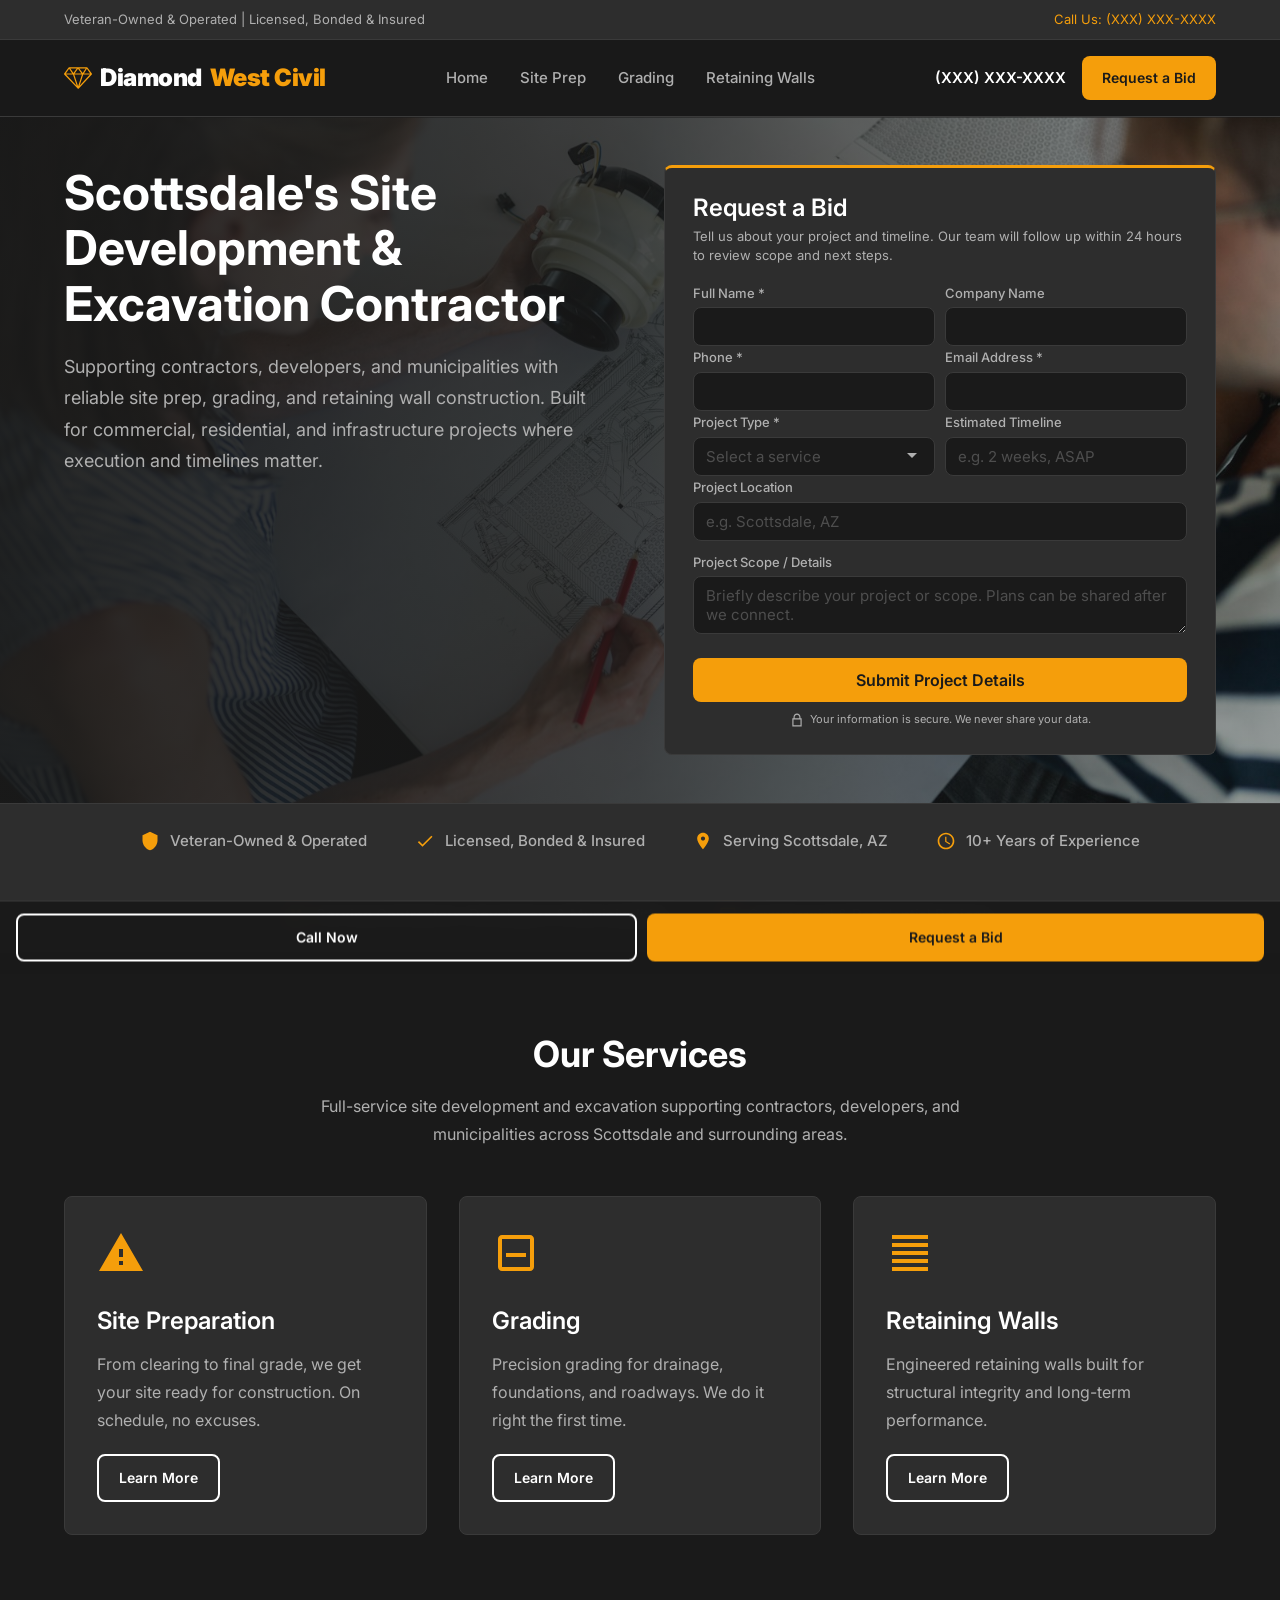
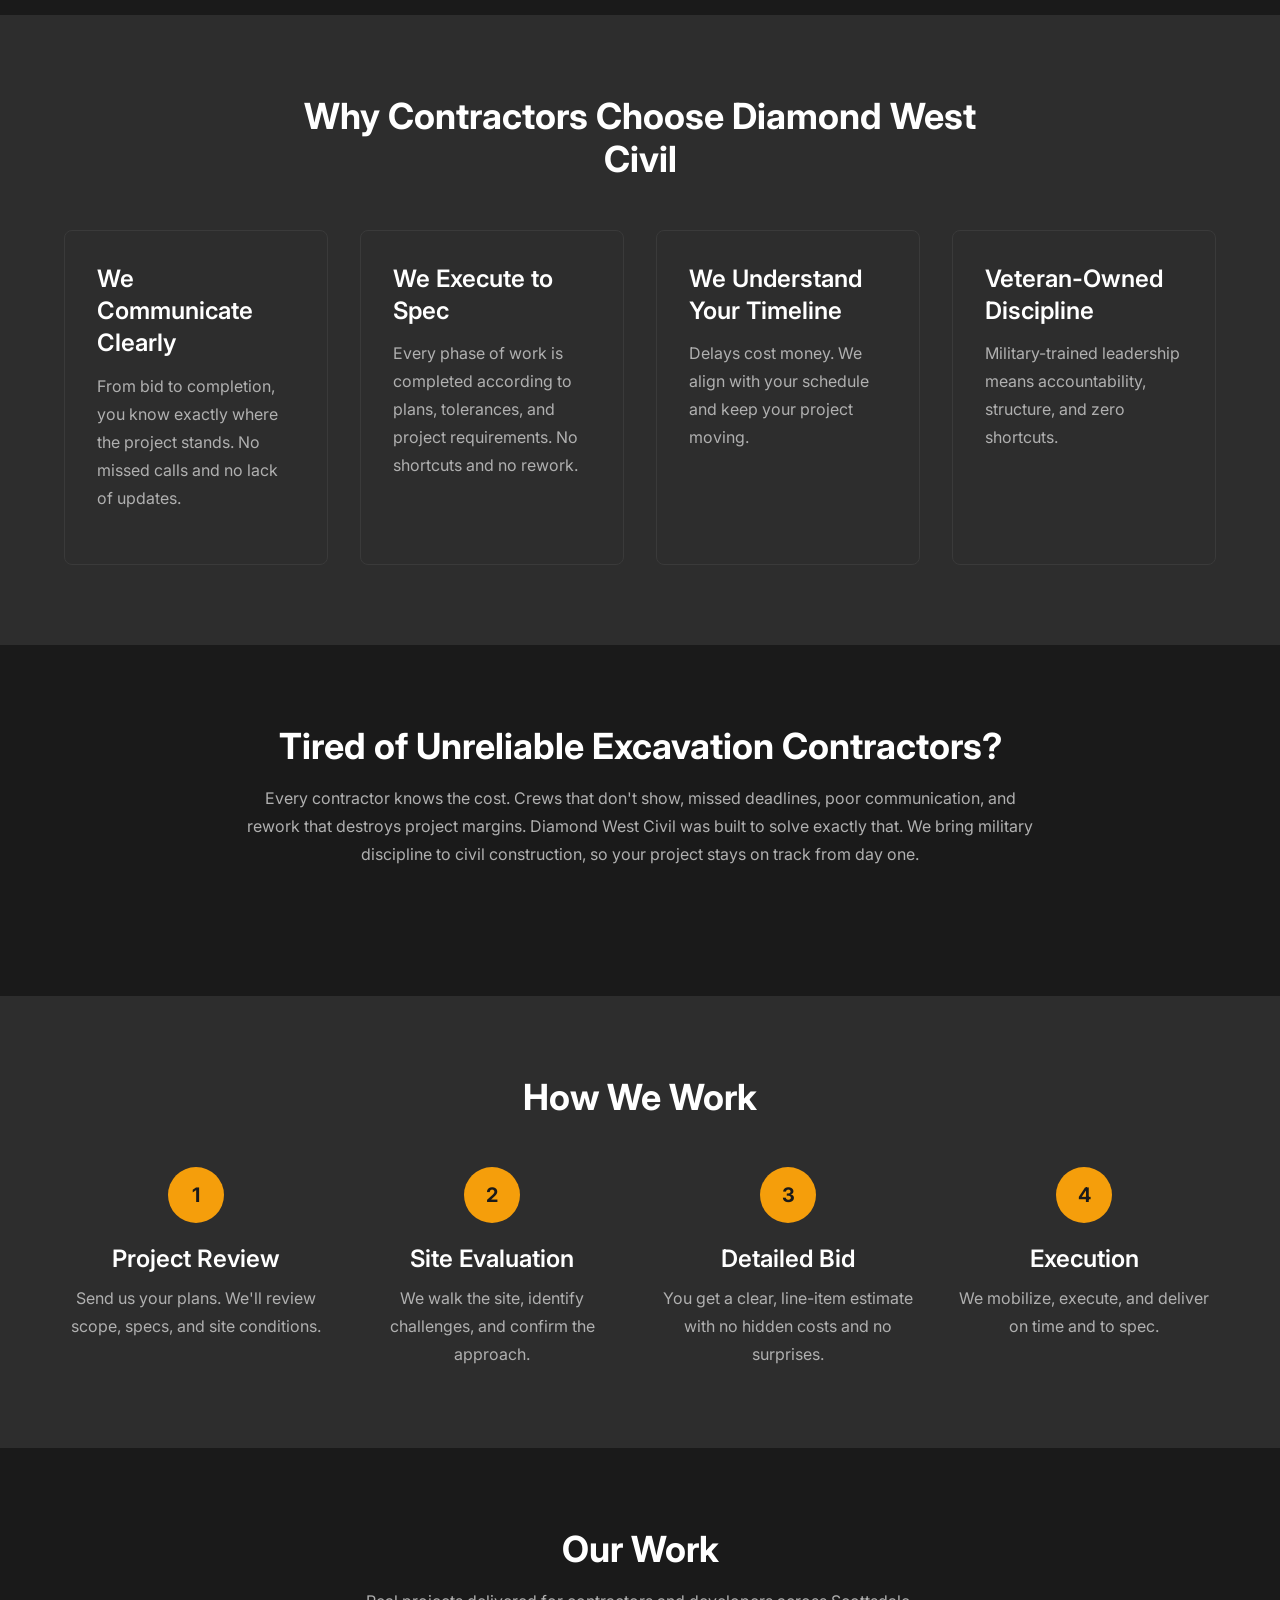
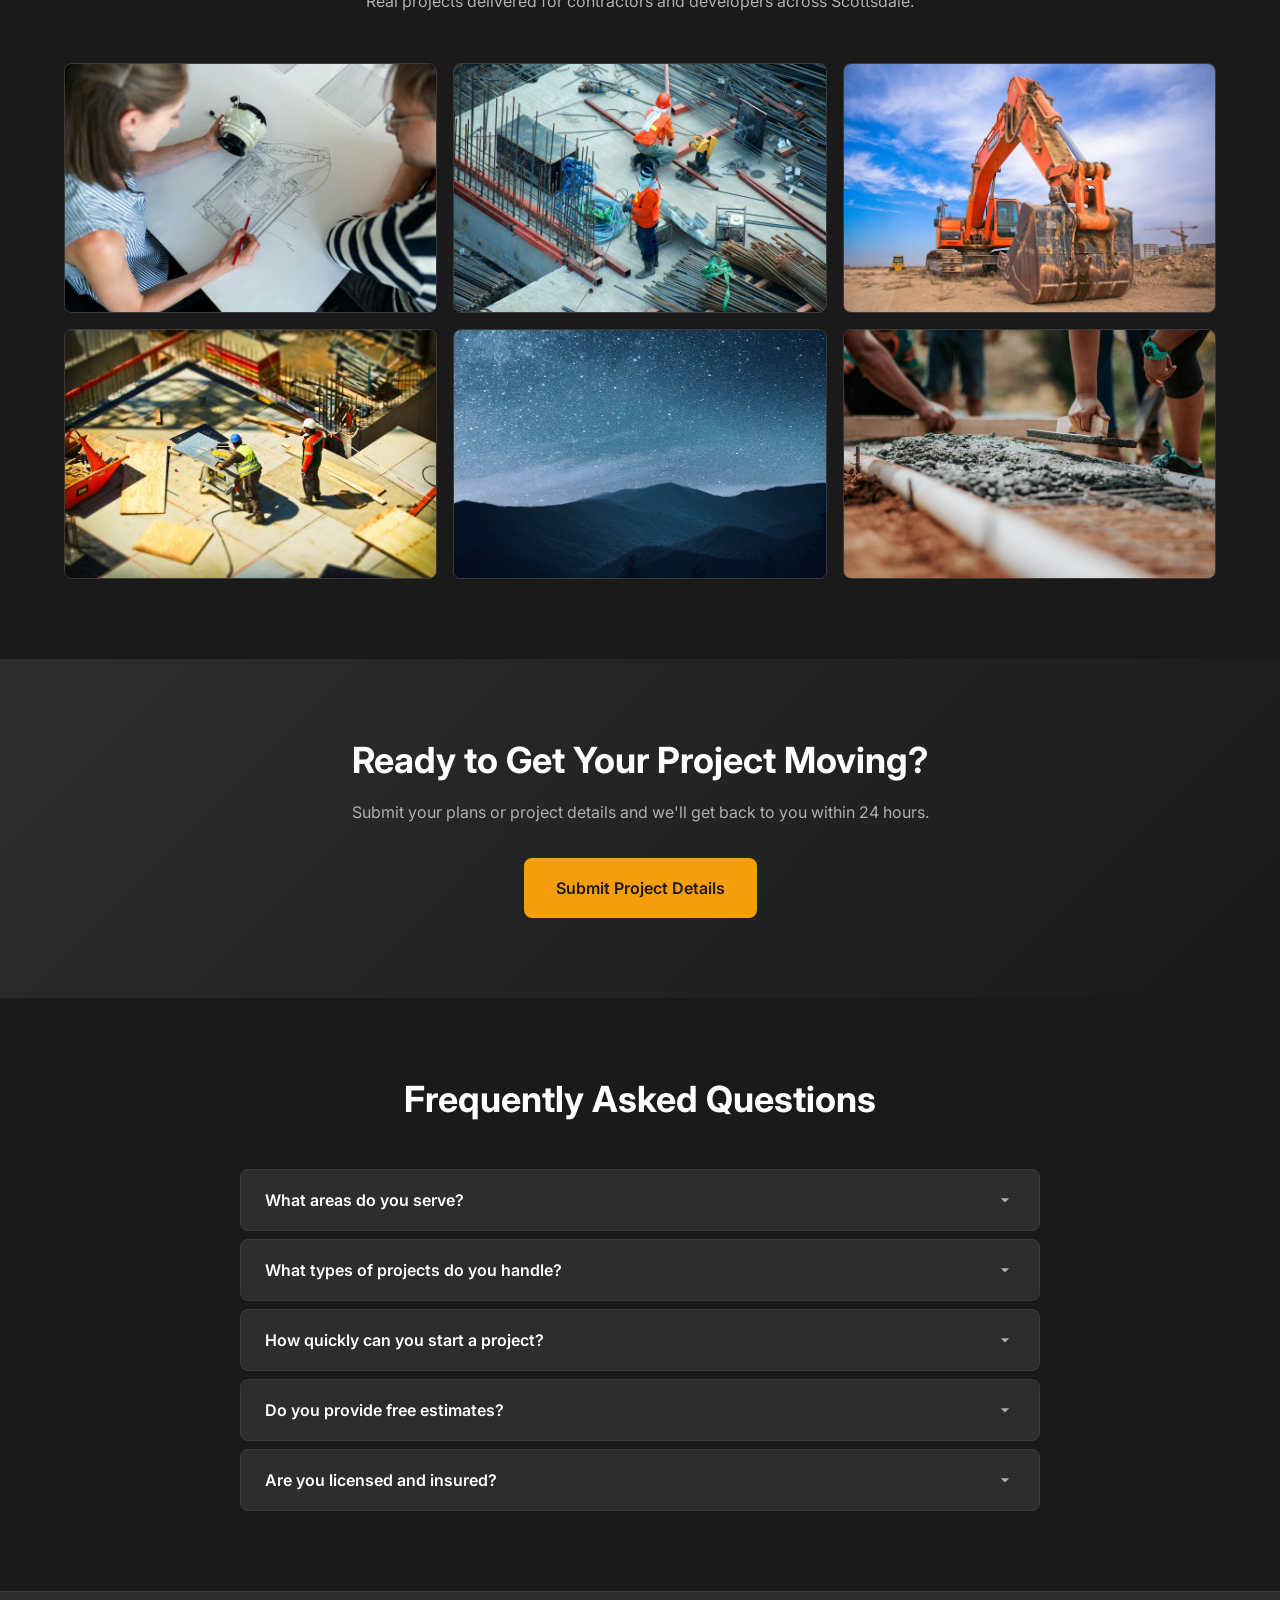
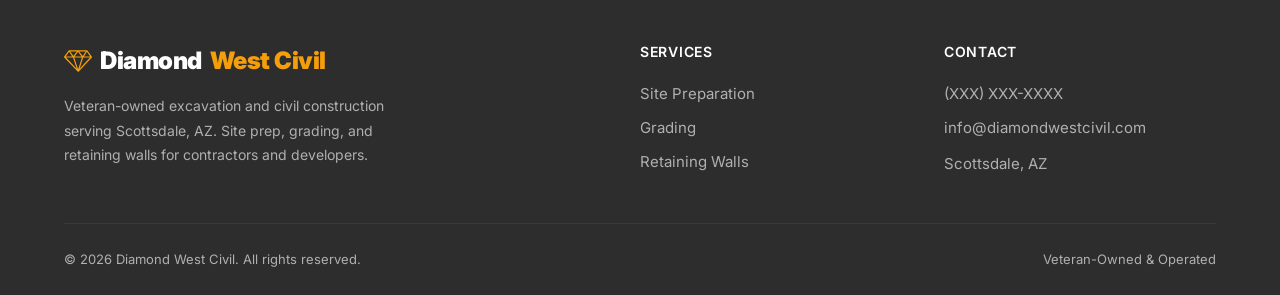
==== commit dfaea5a4: "Fix accessibility: add main landmark, fix heading order - Add <main> tag to all pages (fixes "no mai" ====
--- a/index.html
+++ b/index.html
@@ -80,6 +80,8 @@
     </div>
   </header>
 
+  <main>
+
   <!-- Hero -->
   <section class="hero hero--home">
     <div class="container">
@@ -89,7 +91,7 @@
       </div>
       <div class="hero__form">
         <div class="form-card">
-          <h3>Request a Bid</h3>
+          <h2 class="form-title">Request a Bid</h2>
           <p>Tell us about your project and timeline. Our team will follow up within 24 hours to review scope and next steps.</p>
           <form class="lead-form" action="https://formspree.io/f/YOUR_FORM_ID" method="POST">
             <input type="text" name="_gotcha" style="display:none">
@@ -365,6 +367,8 @@
     </div>
   </section>
 
+  </main>
+
   <!-- Mobile Sticky CTA -->
   <div class="mobile-cta">
     <a href="tel:+1XXXXXXXXXX" class="btn btn--secondary btn--small">Call Now</a>
--- a/css/styles.css
+++ b/css/styles.css
@@ -637,9 +637,11 @@
   padding: 24px 28px;
 }
 
-.form-card h3 {
+.form-card h3,
+.form-card .form-title {
   margin-bottom: 2px;
   font-size: 1.25rem;
+  font: var(--font-h3);
 }
 
 .form-card > p {
--- a/css/styles.css
+++ b/css/styles.css
@@ -637,9 +637,11 @@
   padding: 24px 28px;
 }
 
-.form-card h3 {
+.form-card h3,
+.form-card .form-title {
   margin-bottom: 2px;
   font-size: 1.25rem;
+  font: var(--font-h3);
 }
 
 .form-card > p {
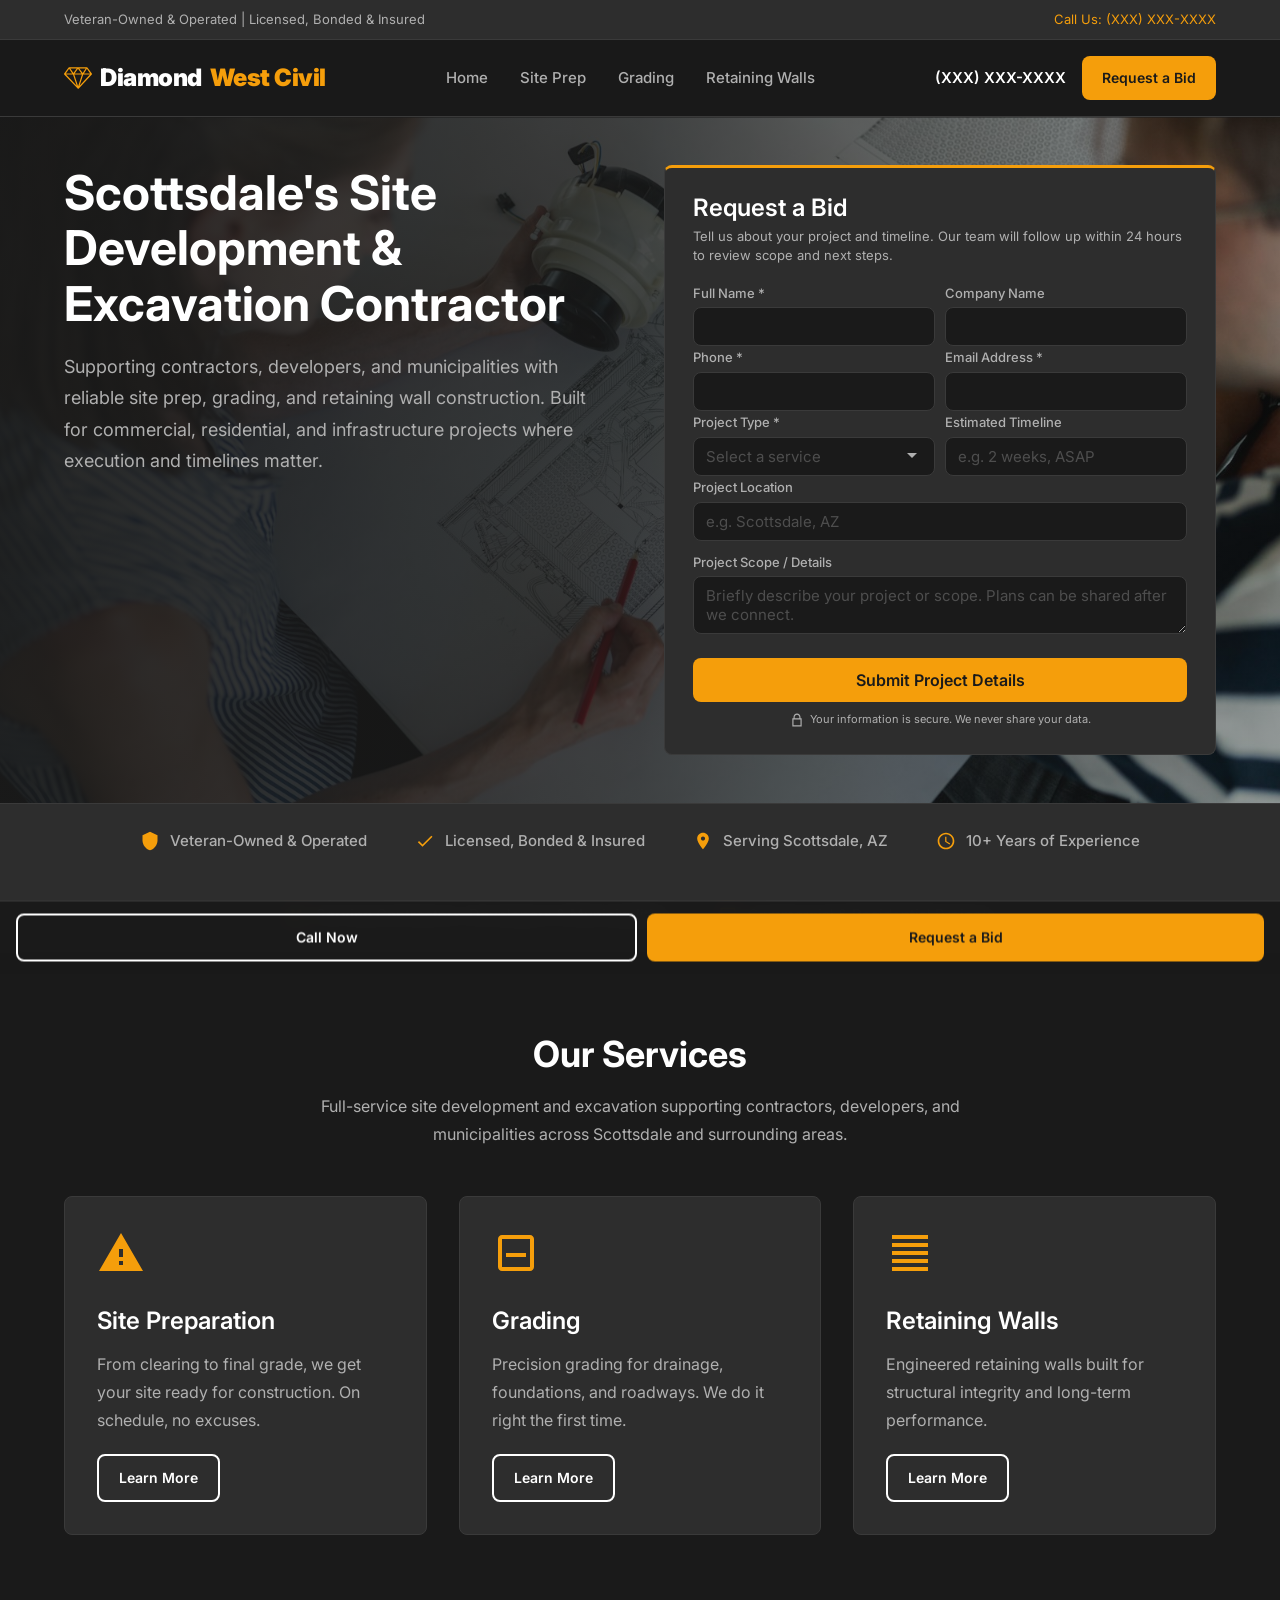
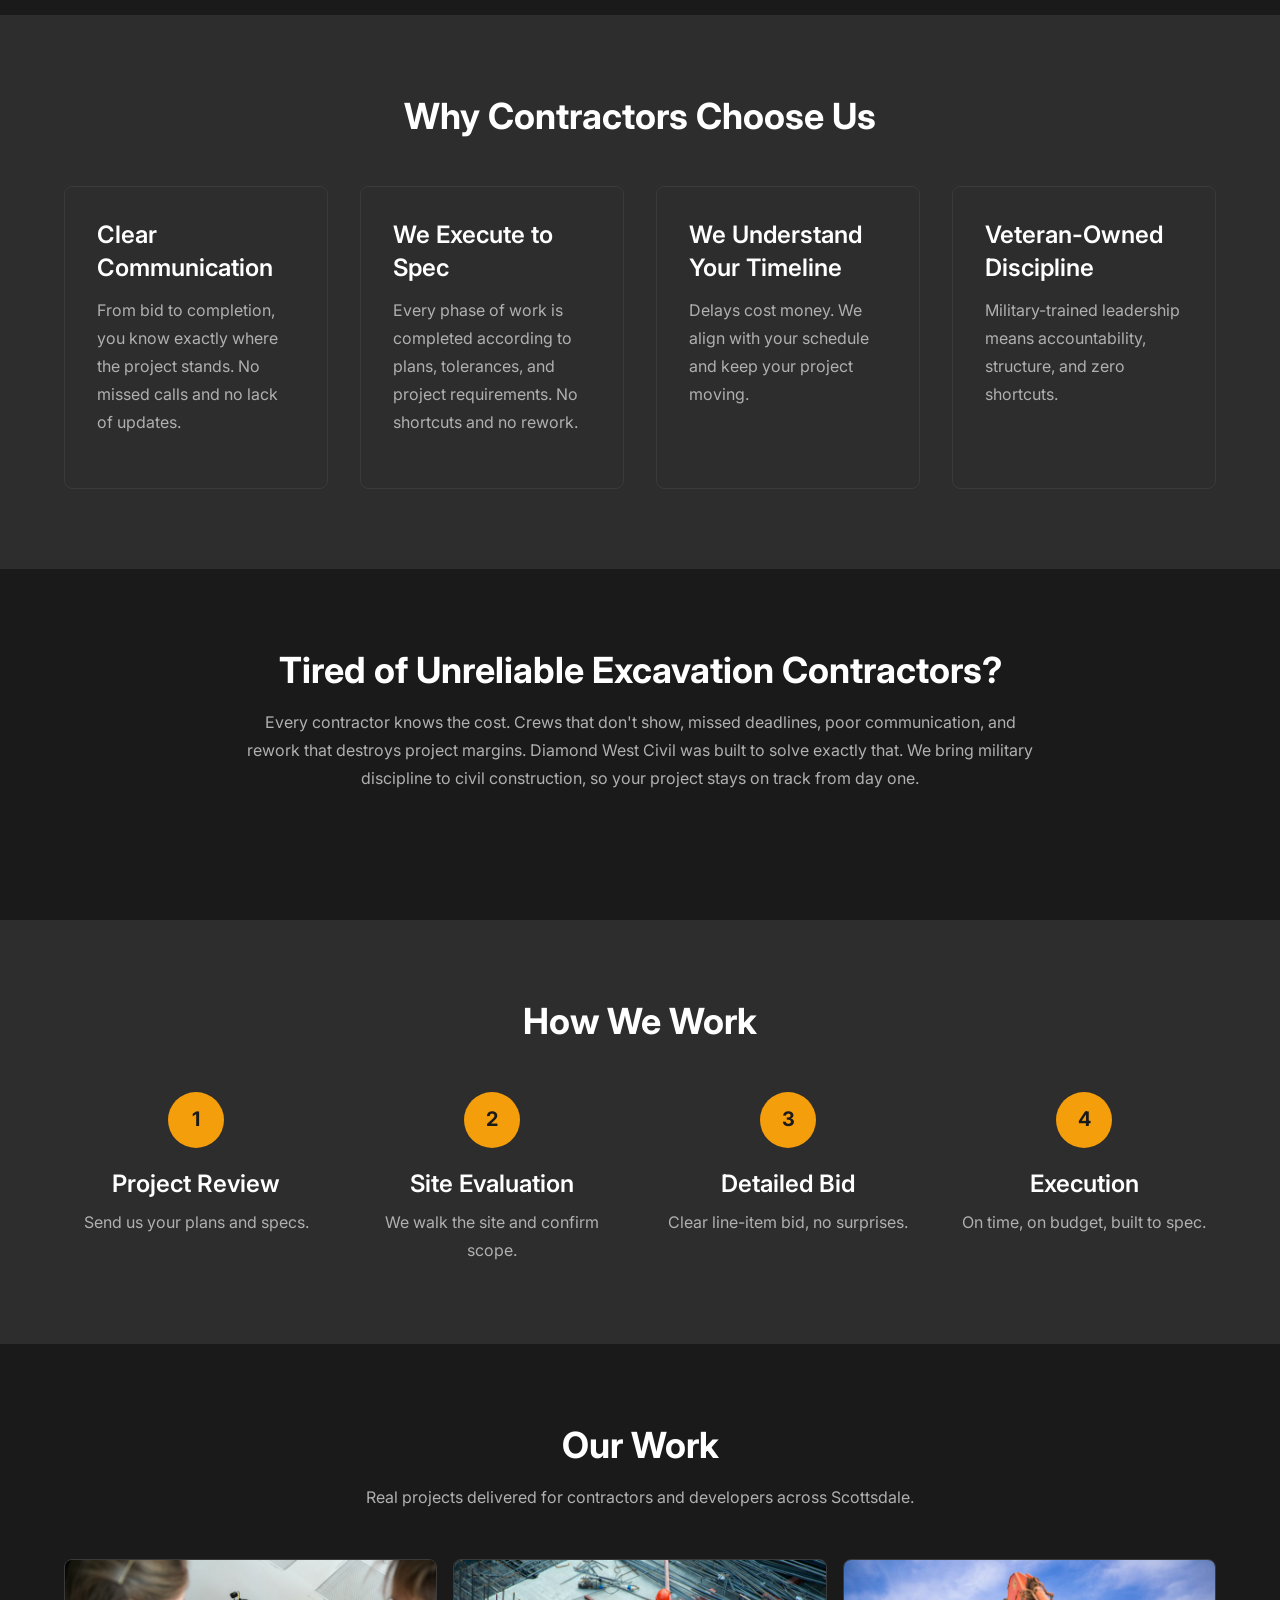
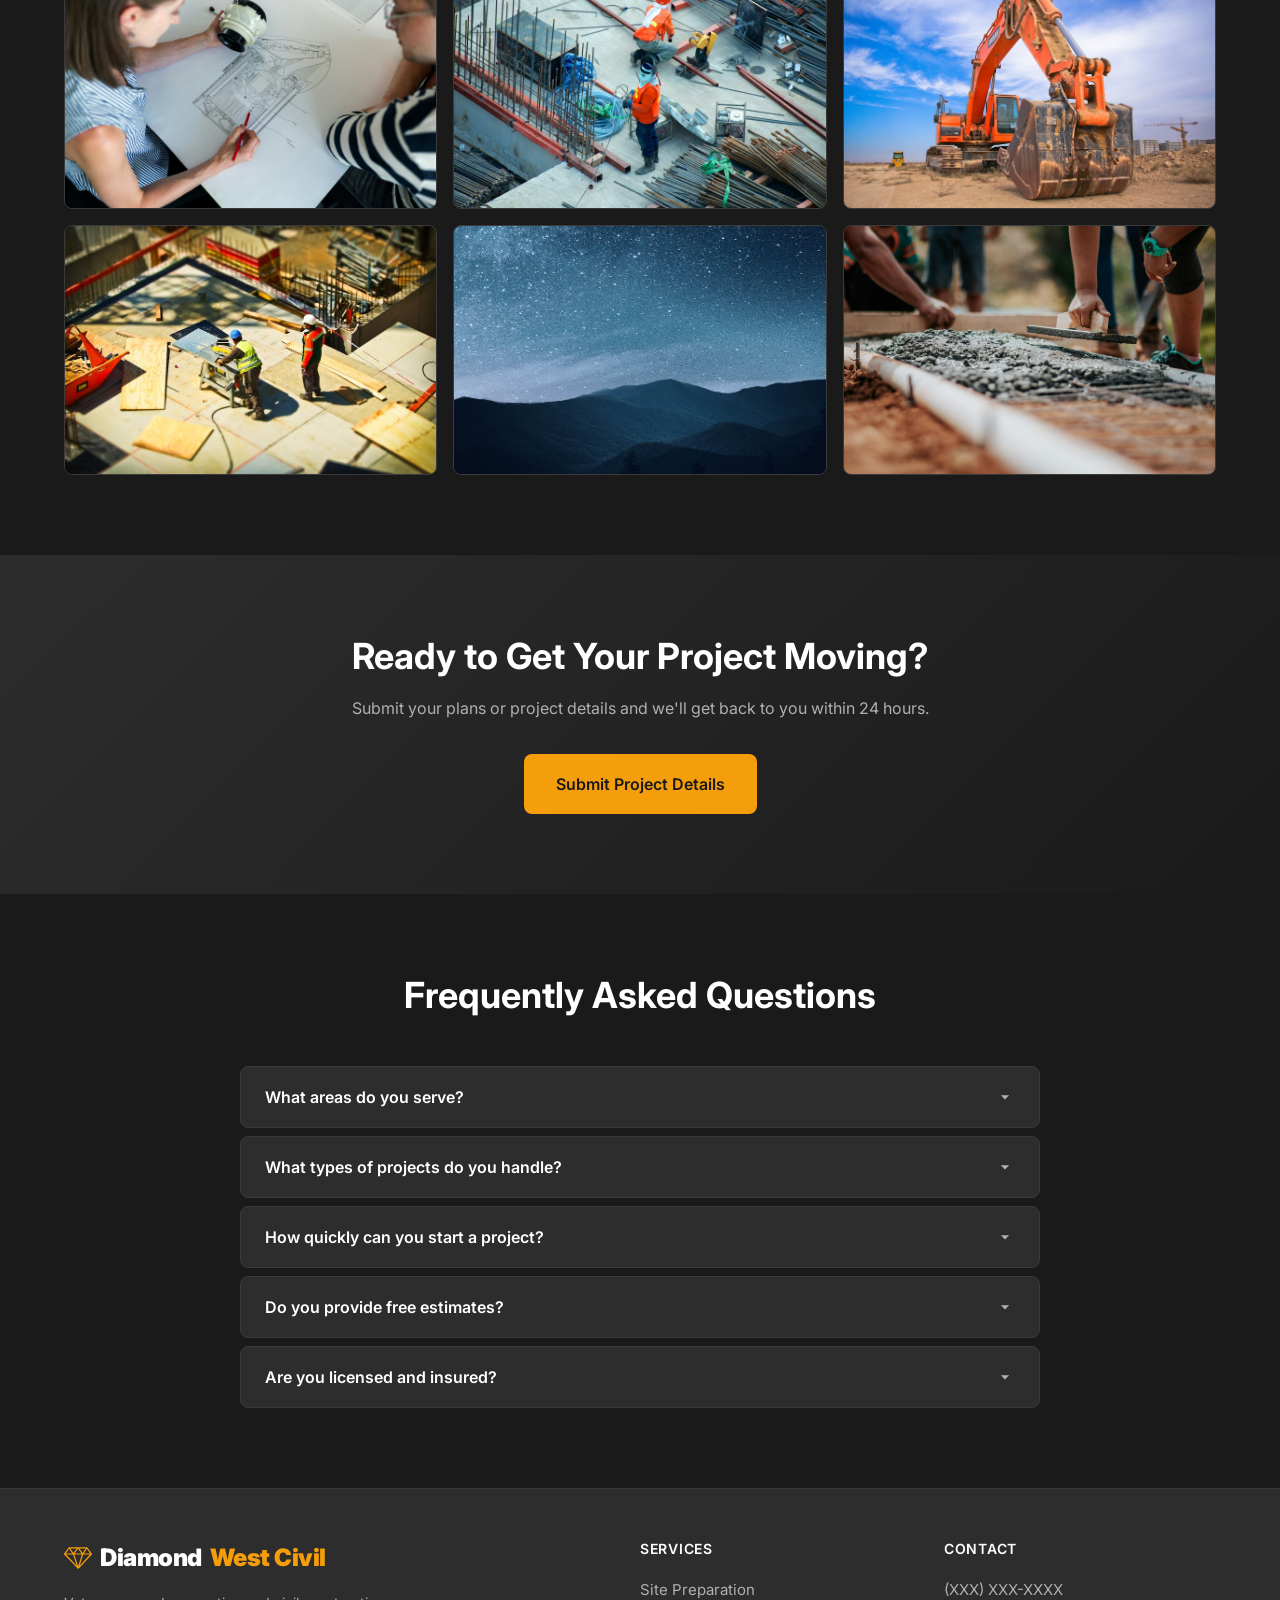
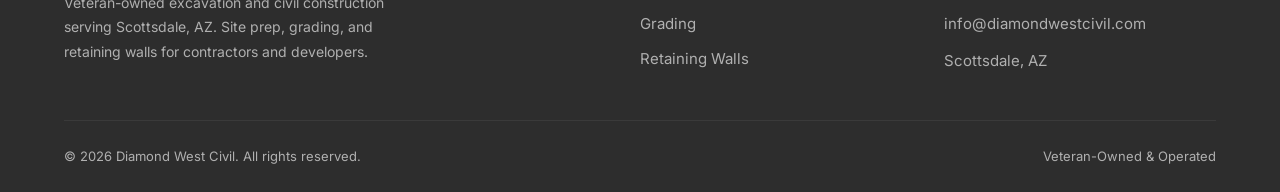
==== commit 6c05d44d: "Tighten homepage copy in Why Us and How We Work sections Shorter, punchier headers and process descr" ====
--- a/index.html
+++ b/index.html
@@ -220,11 +220,11 @@
   <section class="section section--alt">
     <div class="container">
       <div class="section-header text-center">
-        <h2>Why Contractors Choose Diamond West Civil</h2>
+        <h2>Why Contractors Choose Us</h2>
       </div>
       <div class="grid grid--4">
         <div class="card">
-          <h3>We Communicate Clearly</h3>
+          <h3>Clear Communication</h3>
           <p>From bid to completion, you know exactly where the project stands. No missed calls and no lack of updates.</p>
         </div>
         <div class="card">
@@ -263,22 +263,22 @@
         <div class="step">
           <div class="step__number">1</div>
           <h3>Project Review</h3>
-          <p>Send us your plans. We'll review scope, specs, and site conditions.</p>
+          <p>Send us your plans and specs.</p>
         </div>
         <div class="step">
           <div class="step__number">2</div>
           <h3>Site Evaluation</h3>
-          <p>We walk the site, identify challenges, and confirm the approach.</p>
+          <p>We walk the site and confirm scope.</p>
         </div>
         <div class="step">
           <div class="step__number">3</div>
           <h3>Detailed Bid</h3>
-          <p>You get a clear, line-item estimate with no hidden costs and no surprises.</p>
+          <p>Clear line-item bid, no surprises.</p>
         </div>
         <div class="step">
           <div class="step__number">4</div>
           <h3>Execution</h3>
-          <p>We mobilize, execute, and deliver on time and to spec.</p>
+          <p>On time, on budget, built to spec.</p>
         </div>
       </div>
     </div>
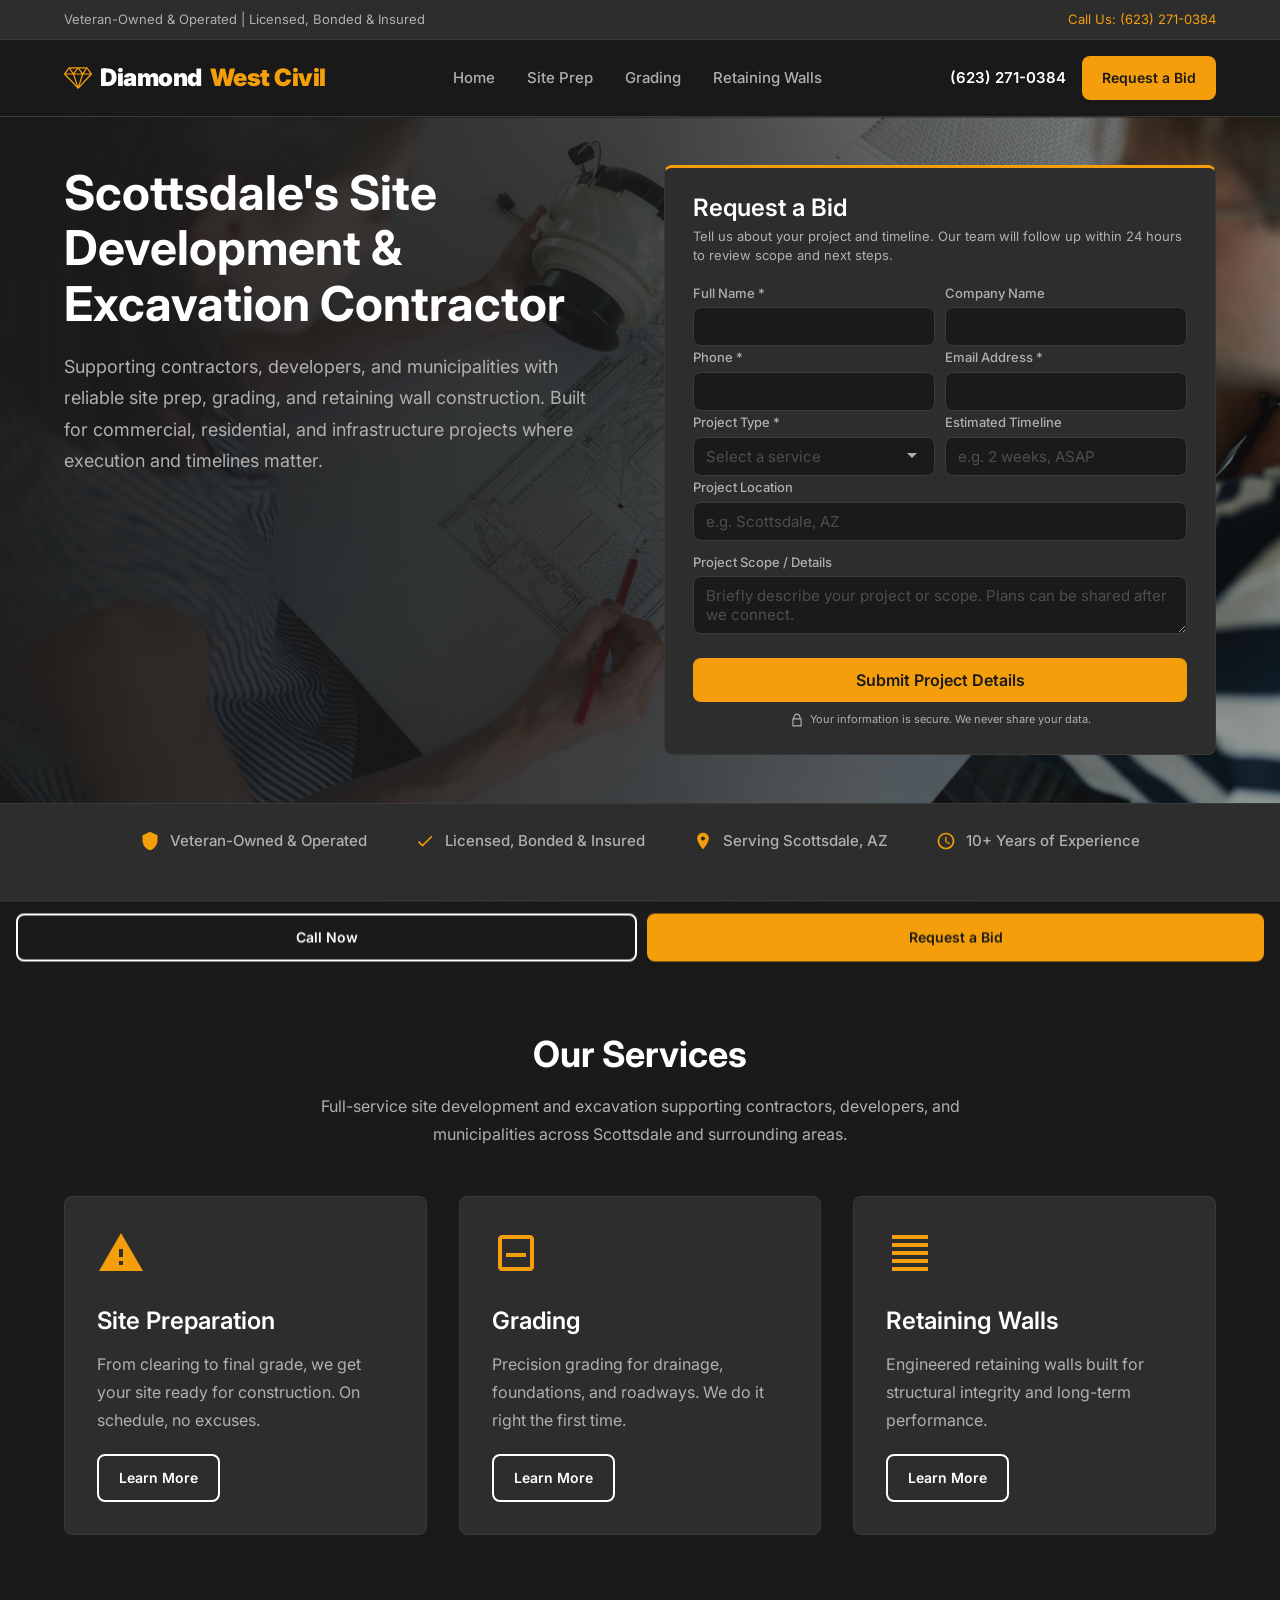
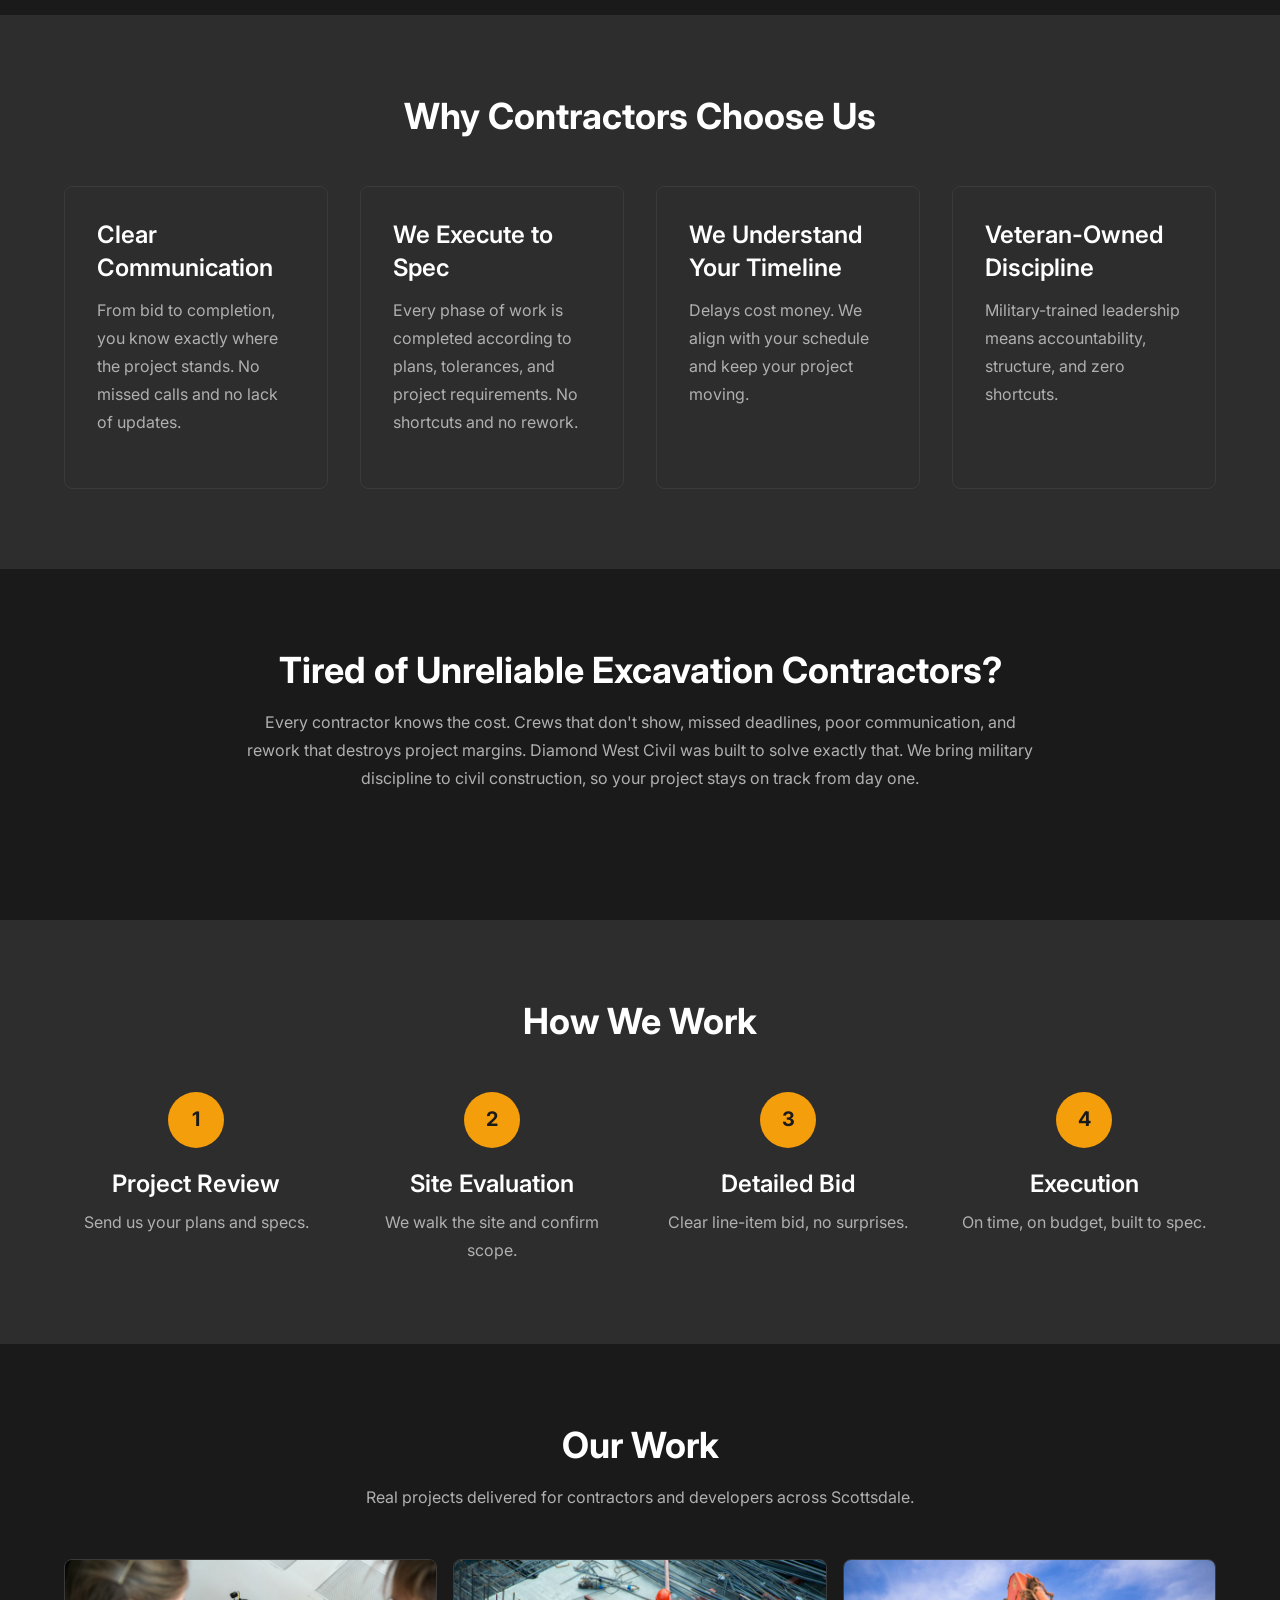
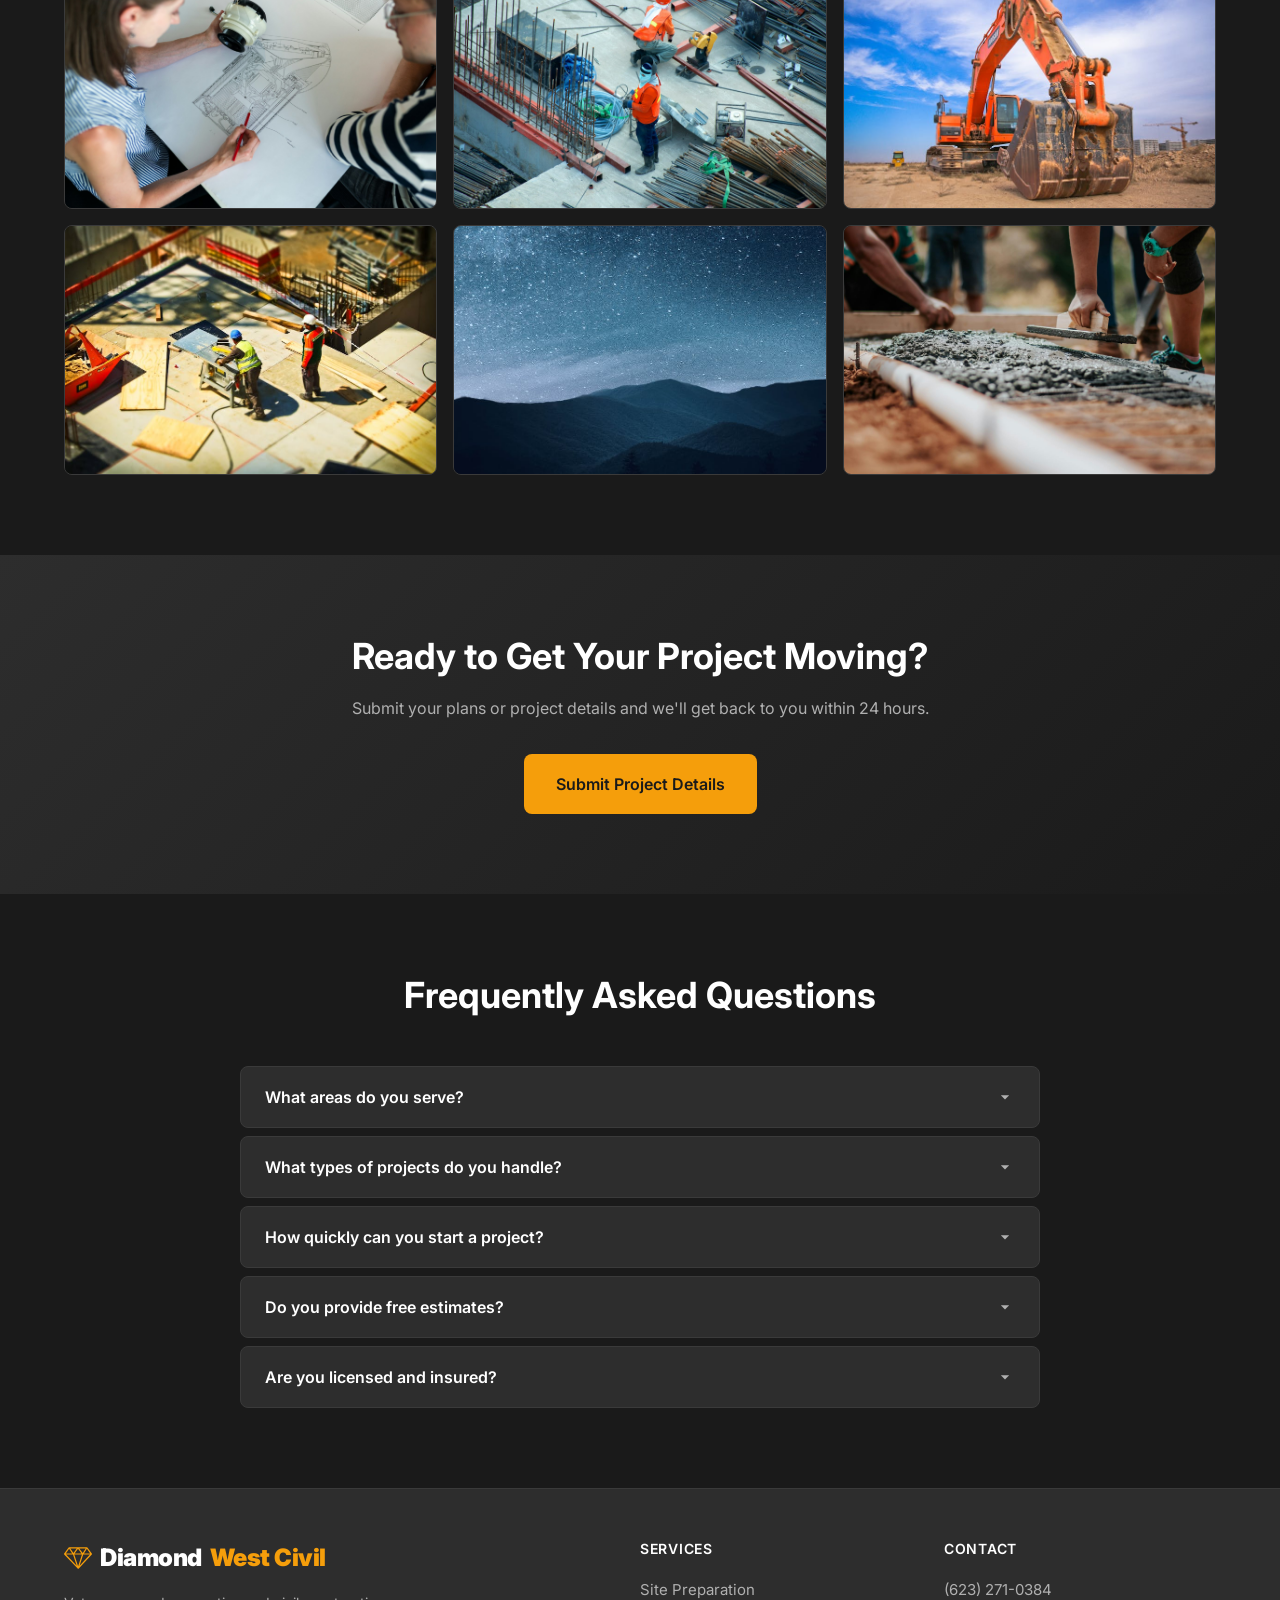
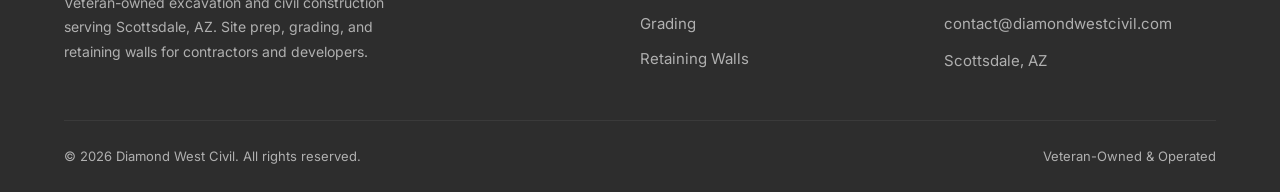
==== commit e3d1e7fd: "Wire up lead capture: real contact info and Formspree integration - Replace phone placeholders with " ====
--- a/index.html
+++ b/index.html
@@ -42,16 +42,25 @@
   }
   </script>
 
-  <!-- Google Tag Manager (placeholder) -->
-  <!-- <script>(function(w,d,s,l,i){...})(window,document,'script','dataLayer','GTM-XXXXXX');</script> -->
+  <!-- Google Tag Manager -->
+  <script>(function(w,d,s,l,i){w[l]=w[l]||[];w[l].push({'gtm.start':
+  new Date().getTime(),event:'gtm.js'});var f=d.getElementsByTagName(s)[0],
+  j=d.createElement(s),dl=l!='dataLayer'?'&l='+l:'';j.async=true;j.src=
+  'https://www.googletagmanager.com/gtm.js?id='+i+dl;f.parentNode.insertBefore(j,f);
+  })(window,document,'script','dataLayer','GTM-MQGD2M7D');</script>
+  <!-- End Google Tag Manager -->
 </head>
 <body>
+  <!-- Google Tag Manager (noscript) -->
+  <noscript><iframe src="https://www.googletagmanager.com/ns.html?id=GTM-MQGD2M7D"
+  height="0" width="0" style="display:none;visibility:hidden"></iframe></noscript>
+  <!-- End Google Tag Manager (noscript) -->
 
   <!-- Top Bar -->
   <div class="topbar">
     <div class="container flex flex--between">
       <span>Veteran-Owned & Operated | Licensed, Bonded & Insured</span>
-      <a href="tel:+1XXXXXXXXXX">Call Us: (XXX) XXX-XXXX</a>
+      <a href="tel:+16232710384">Call Us: (623) 271-0384</a>
     </div>
   </div>
 
@@ -69,7 +78,7 @@
         <a href="/retaining-walls.html">Retaining Walls</a>
       </nav>
       <div class="header-cta">
-        <a href="tel:+1XXXXXXXXXX" class="header-phone">(XXX) XXX-XXXX</a>
+        <a href="tel:+16232710384" class="header-phone">(623) 271-0384</a>
         <a href="#estimate" class="btn btn--primary btn--small">Request a Bid</a>
       </div>
       <button class="menu-toggle" aria-label="Toggle menu">
@@ -93,9 +102,11 @@
         <div class="form-card">
           <h2 class="form-title">Request a Bid</h2>
           <p>Tell us about your project and timeline. Our team will follow up within 24 hours to review scope and next steps.</p>
-          <form class="lead-form" action="https://formspree.io/f/YOUR_FORM_ID" method="POST">
+          <form class="lead-form" action="https://formspree.io/f/xkokrrjj" method="POST">
             <input type="text" name="_gotcha" style="display:none">
             <input type="hidden" name="_next" value="/thank-you.html">
+            <input type="hidden" name="_subject" value="New lead from Home — Diamond West Civil">
+            <input type="hidden" name="source_page" value="home">
             <div class="form-row">
               <div class="form-group">
                 <label for="name">Full Name *</label>
@@ -371,7 +382,7 @@
 
   <!-- Mobile Sticky CTA -->
   <div class="mobile-cta">
-    <a href="tel:+1XXXXXXXXXX" class="btn btn--secondary btn--small">Call Now</a>
+    <a href="tel:+16232710384" class="btn btn--secondary btn--small">Call Now</a>
     <a href="#estimate" class="btn btn--primary btn--small">Request a Bid</a>
   </div>
 
@@ -394,8 +405,8 @@
         </div>
         <div class="footer__contact">
           <h4>Contact</h4>
-          <a href="tel:+1XXXXXXXXXX">(XXX) XXX-XXXX</a>
-          <a href="mailto:info@diamondwestcivil.com">info@diamondwestcivil.com</a>
+          <a href="tel:+16232710384">(623) 271-0384</a>
+          <a href="mailto:contact@diamondwestcivil.com">contact@diamondwestcivil.com</a>
           <span style="color: var(--color-text-secondary); font-size: 0.9375rem;">Scottsdale, AZ</span>
         </div>
       </div>
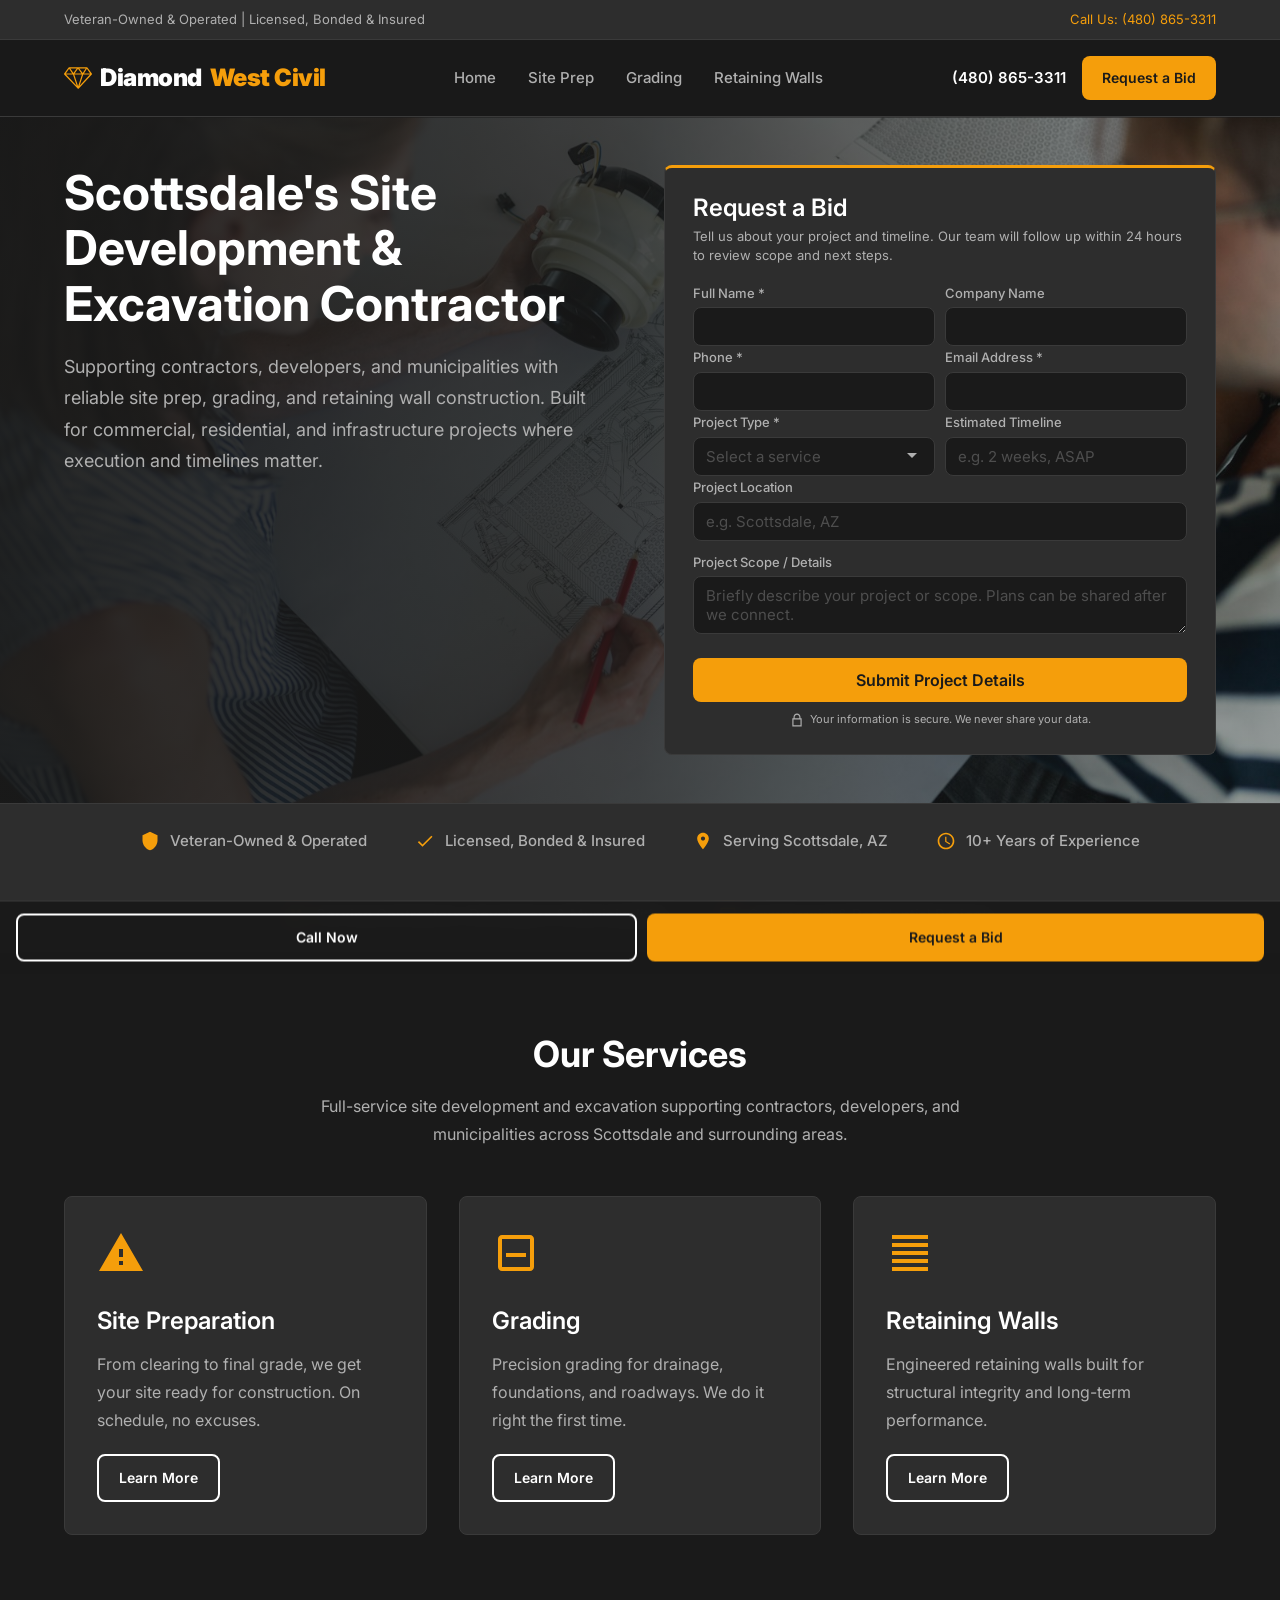
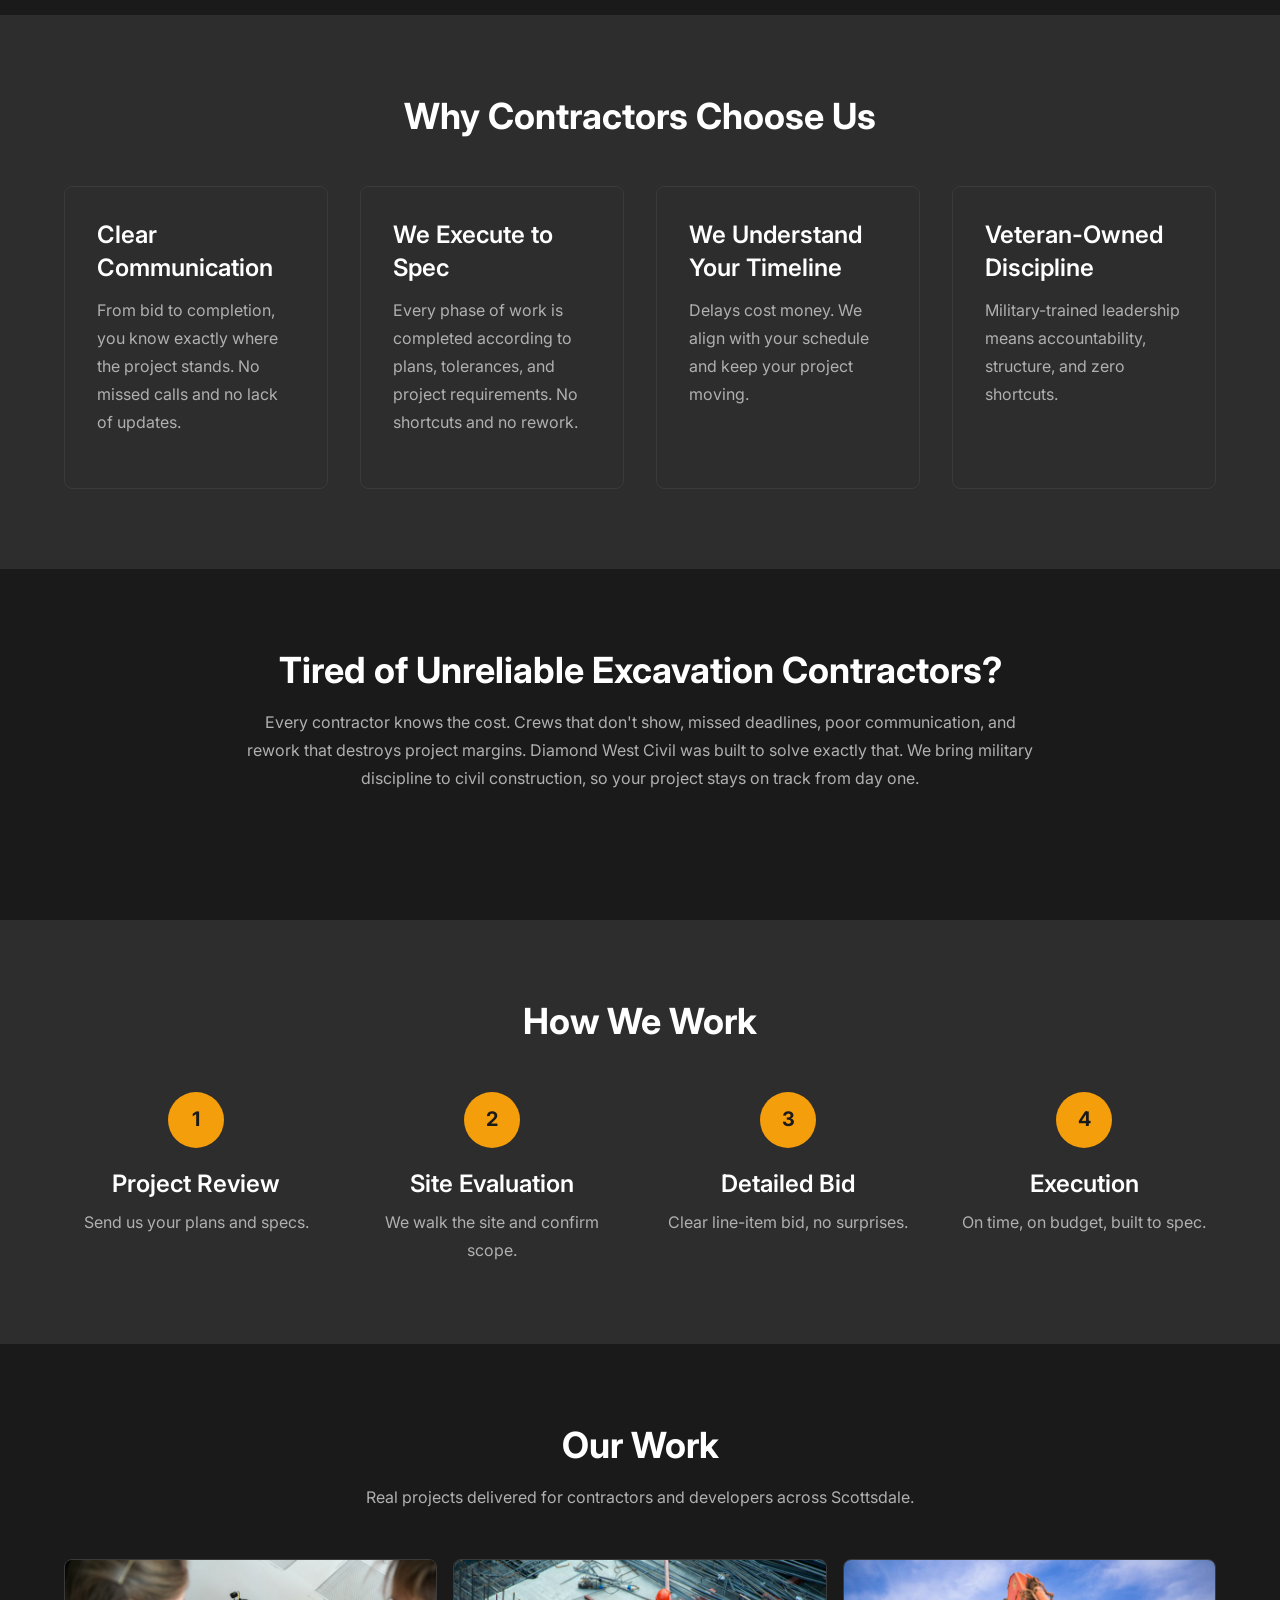
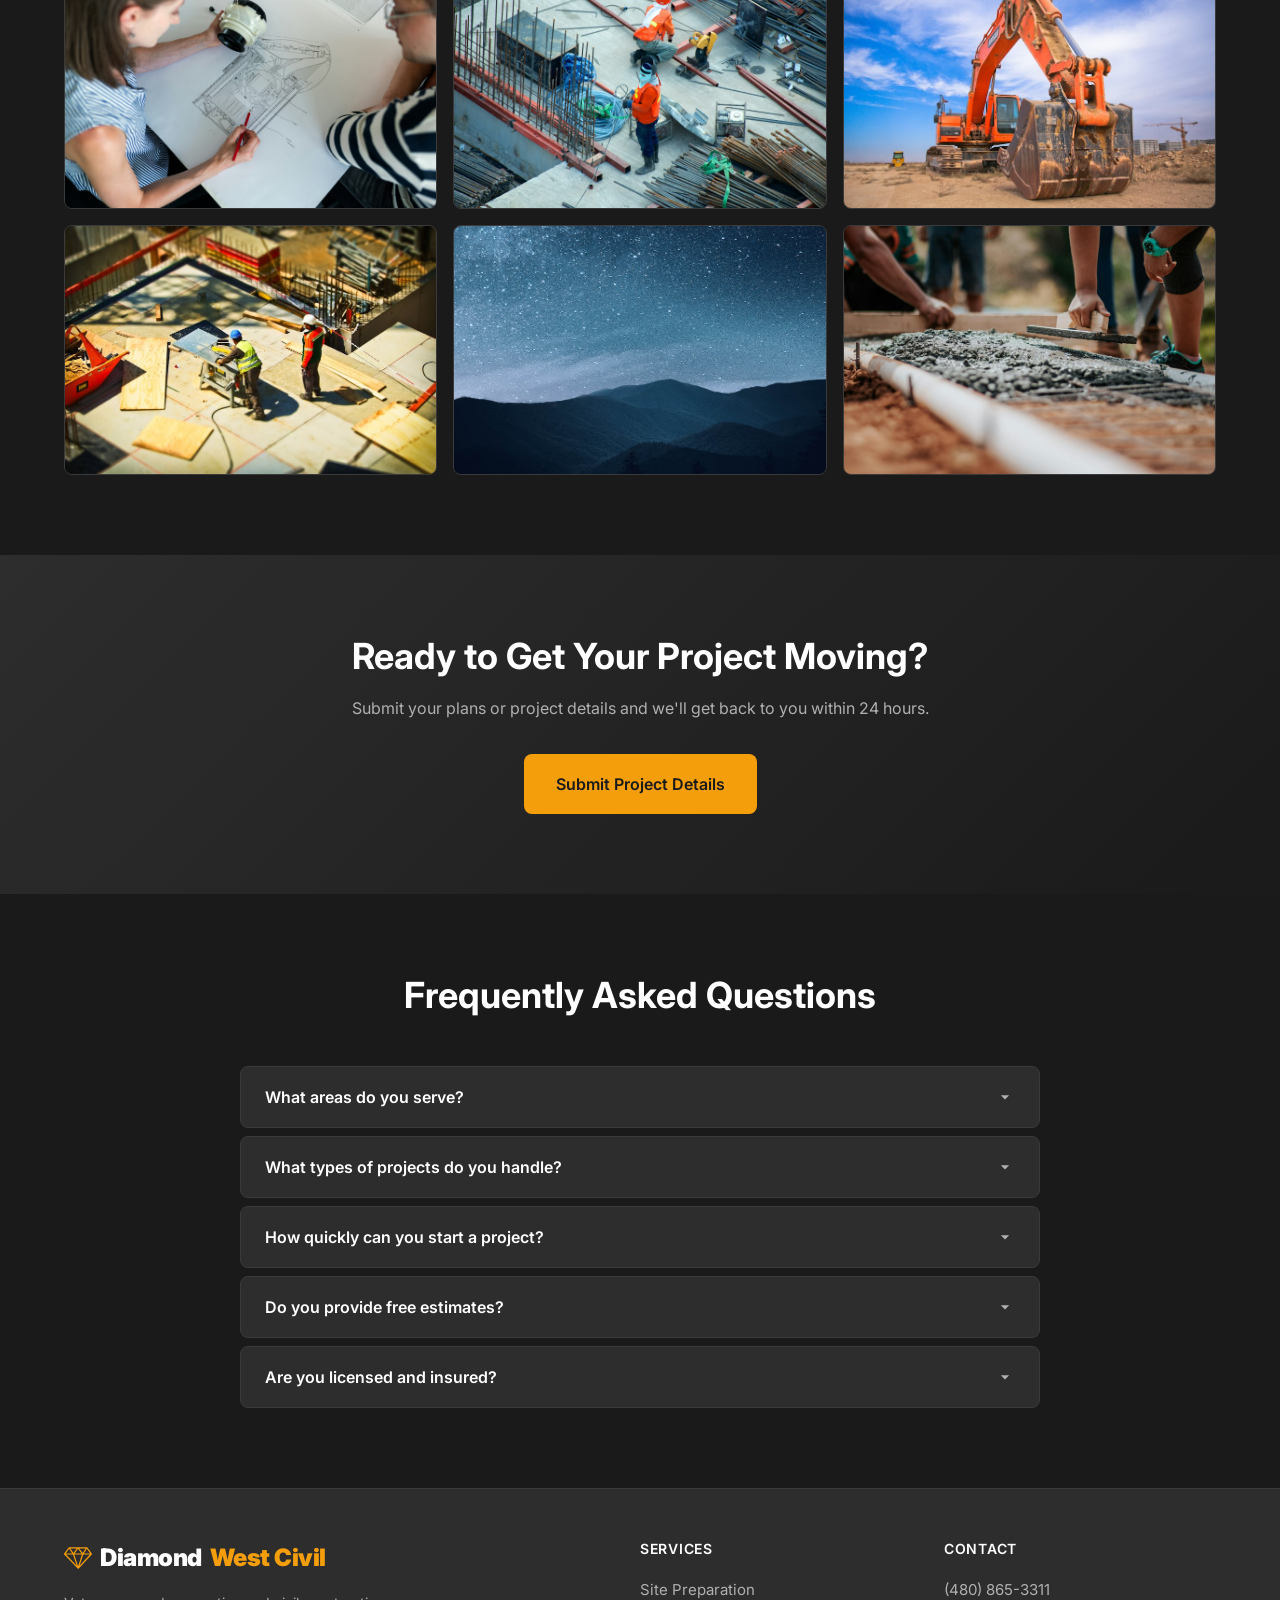
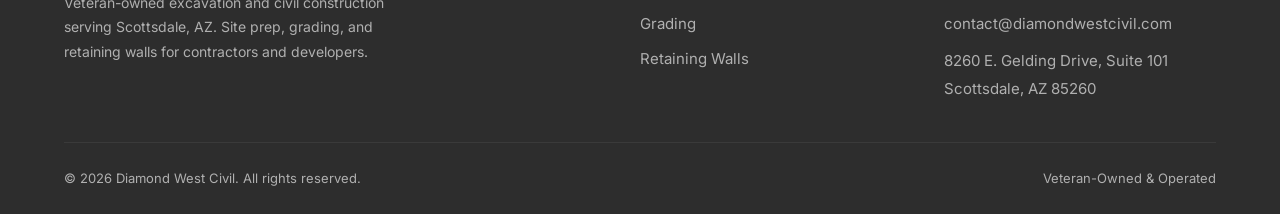
==== commit fedf689a: "Update office address and phone number New contact info: 8260 E. Gelding Drive, Suite 101, Scottsdal" ====
--- a/index.html
+++ b/index.html
@@ -32,6 +32,15 @@
     "name": "Diamond West Civil",
     "description": "Veteran-owned excavation contractor serving Scottsdale, AZ. Specializing in site preparation, grading, and retaining walls.",
     "url": "https://www.diamondwestcivil.com",
+    "telephone": "+1-480-865-3311",
+    "address": {
+      "@type": "PostalAddress",
+      "streetAddress": "8260 E. Gelding Drive, Suite 101",
+      "addressLocality": "Scottsdale",
+      "addressRegion": "AZ",
+      "postalCode": "85260",
+      "addressCountry": "US"
+    },
     "areaServed": {
       "@type": "City",
       "name": "Scottsdale",
@@ -60,7 +69,7 @@
   <div class="topbar">
     <div class="container flex flex--between">
       <span>Veteran-Owned & Operated | Licensed, Bonded & Insured</span>
-      <a href="tel:+16232710384">Call Us: (623) 271-0384</a>
+      <a href="tel:+14808653311">Call Us: (480) 865-3311</a>
     </div>
   </div>
 
@@ -78,7 +87,7 @@
         <a href="/retaining-walls.html">Retaining Walls</a>
       </nav>
       <div class="header-cta">
-        <a href="tel:+16232710384" class="header-phone">(623) 271-0384</a>
+        <a href="tel:+14808653311" class="header-phone">(480) 865-3311</a>
         <a href="#estimate" class="btn btn--primary btn--small">Request a Bid</a>
       </div>
       <button class="menu-toggle" aria-label="Toggle menu">
@@ -98,13 +107,13 @@
         <h1>Scottsdale's Site Development & Excavation Contractor</h1>
         <p>Supporting contractors, developers, and municipalities with reliable site prep, grading, and retaining wall construction. Built for commercial, residential, and infrastructure projects where execution and timelines matter.</p>
       </div>
-      <div class="hero__form">
+      <div class="hero__form" id="estimate">
         <div class="form-card">
           <h2 class="form-title">Request a Bid</h2>
           <p>Tell us about your project and timeline. Our team will follow up within 24 hours to review scope and next steps.</p>
           <form class="lead-form" action="https://formspree.io/f/xkokrrjj" method="POST">
             <input type="text" name="_gotcha" style="display:none">
-            <input type="hidden" name="_next" value="/thank-you.html">
+            <input type="hidden" name="_next" value="https://www.diamondwestcivil.com/thank-you.html">
             <input type="hidden" name="_subject" value="New lead from Home — Diamond West Civil">
             <input type="hidden" name="source_page" value="home">
             <div class="form-row">
@@ -314,7 +323,7 @@
   </section>
 
   <!-- CTA -->
-  <section class="cta-section" id="estimate">
+  <section class="cta-section">
     <div class="container">
       <h2>Ready to Get Your Project Moving?</h2>
       <p>Submit your plans or project details and we'll get back to you within 24 hours.</p>
@@ -382,7 +391,7 @@
 
   <!-- Mobile Sticky CTA -->
   <div class="mobile-cta">
-    <a href="tel:+16232710384" class="btn btn--secondary btn--small">Call Now</a>
+    <a href="tel:+14808653311" class="btn btn--secondary btn--small">Call Now</a>
     <a href="#estimate" class="btn btn--primary btn--small">Request a Bid</a>
   </div>
 
@@ -405,9 +414,9 @@
         </div>
         <div class="footer__contact">
           <h4>Contact</h4>
-          <a href="tel:+16232710384">(623) 271-0384</a>
+          <a href="tel:+14808653311">(480) 865-3311</a>
           <a href="mailto:contact@diamondwestcivil.com">contact@diamondwestcivil.com</a>
-          <span style="color: var(--color-text-secondary); font-size: 0.9375rem;">Scottsdale, AZ</span>
+          <span style="color: var(--color-text-secondary); font-size: 0.9375rem;">8260 E. Gelding Drive, Suite 101<br>Scottsdale, AZ 85260</span>
         </div>
       </div>
       <div class="footer__bottom">
